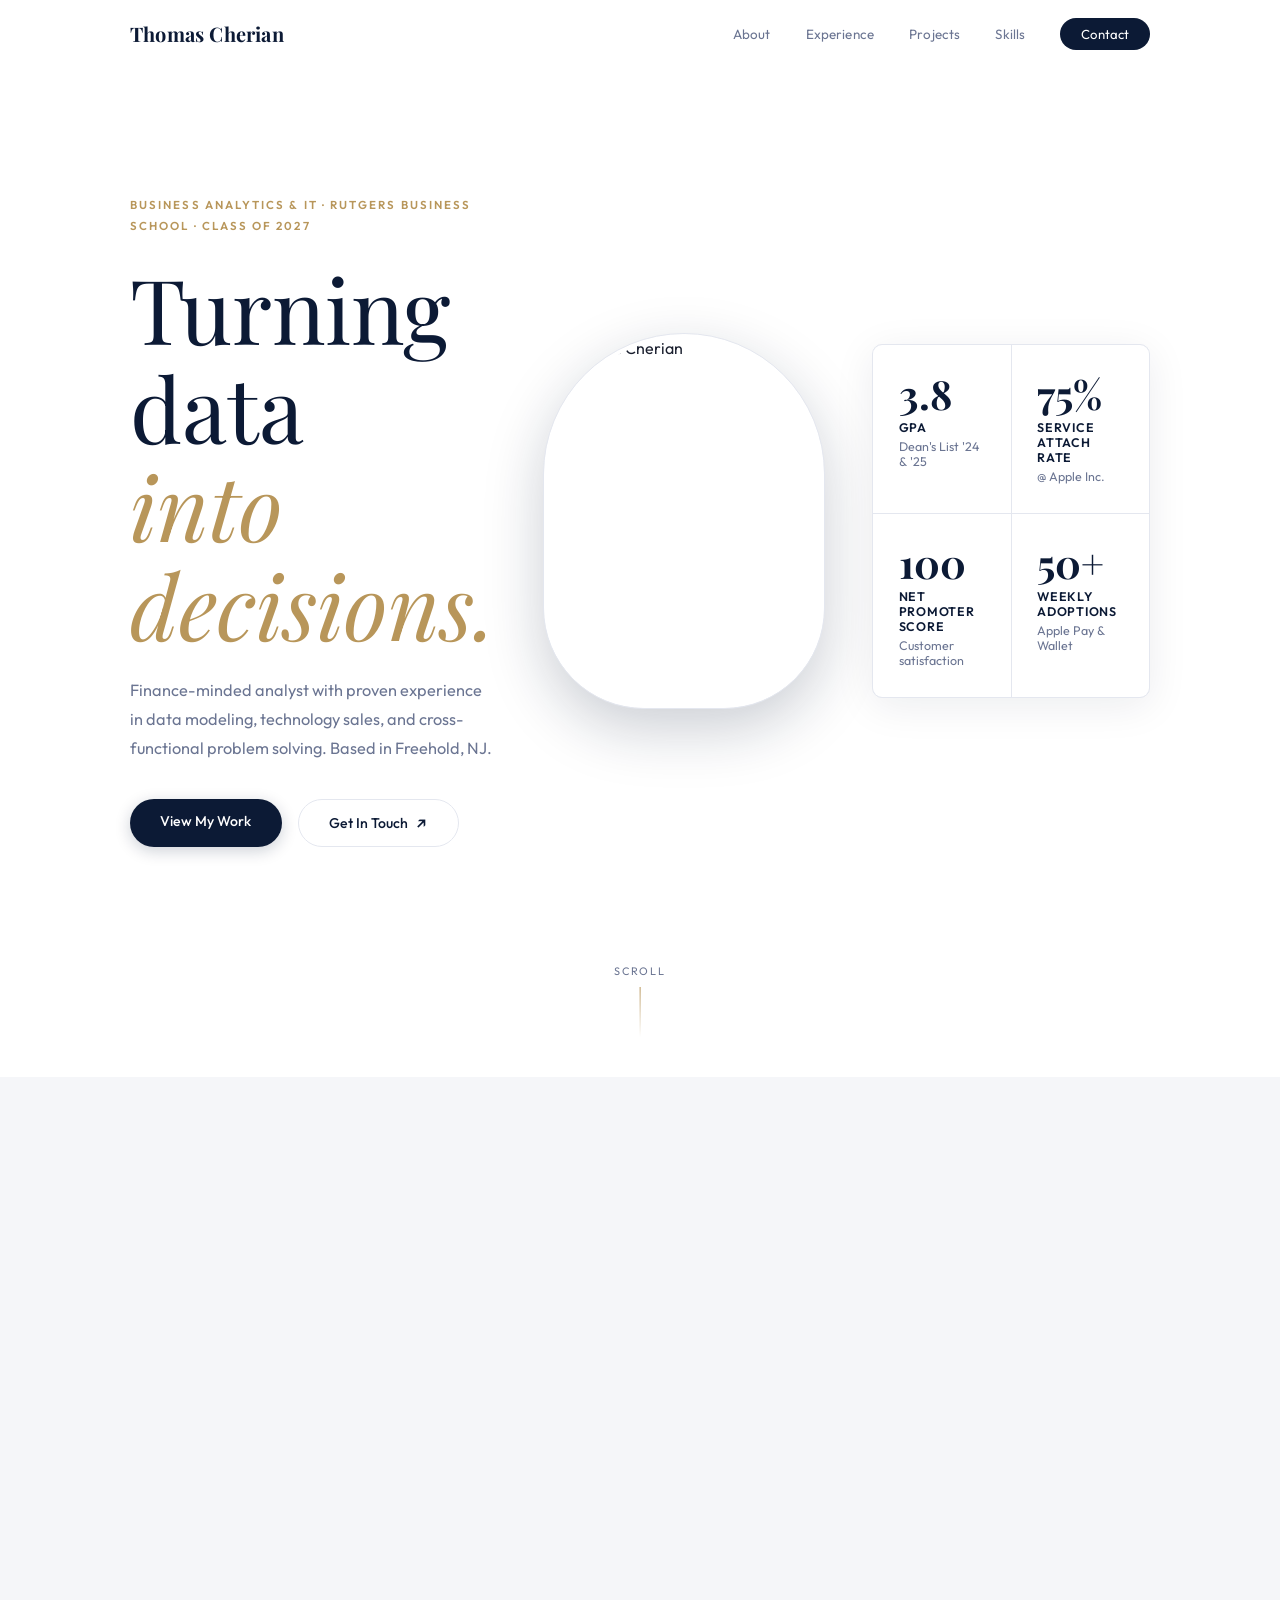
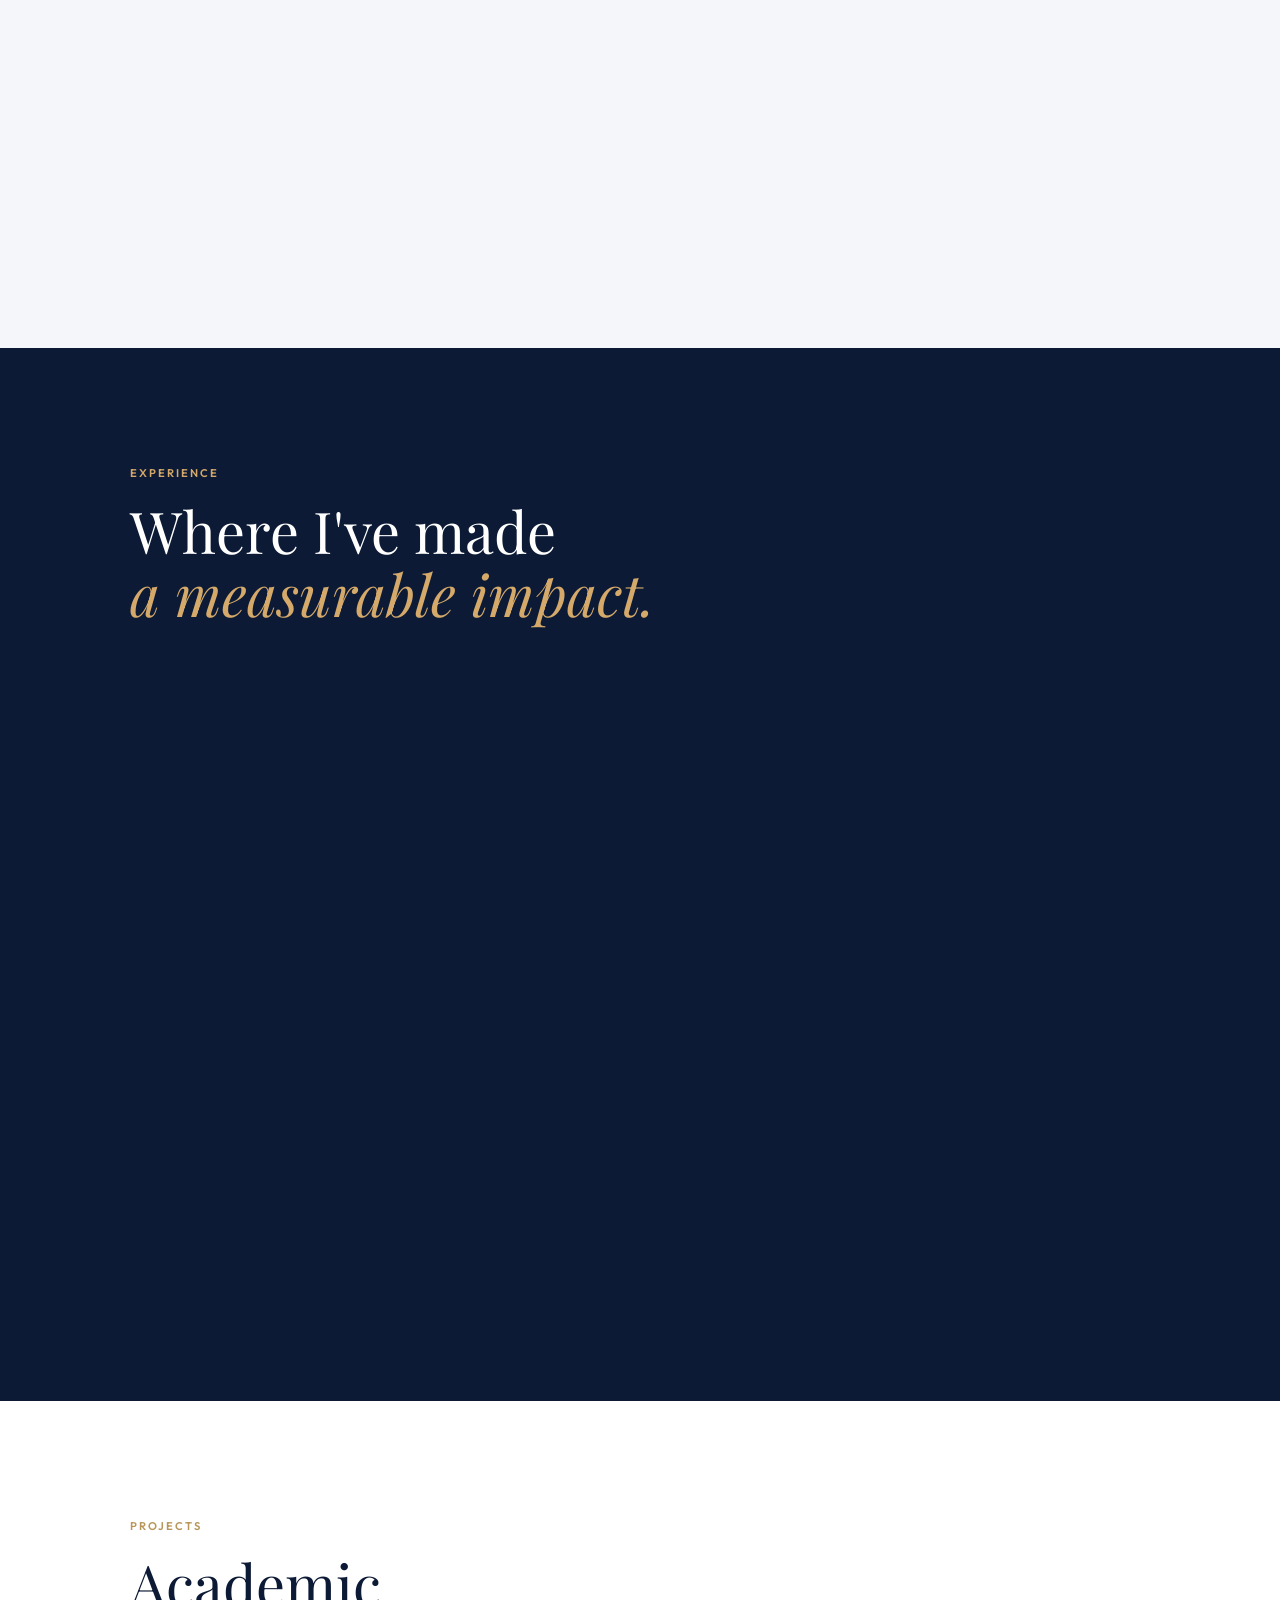
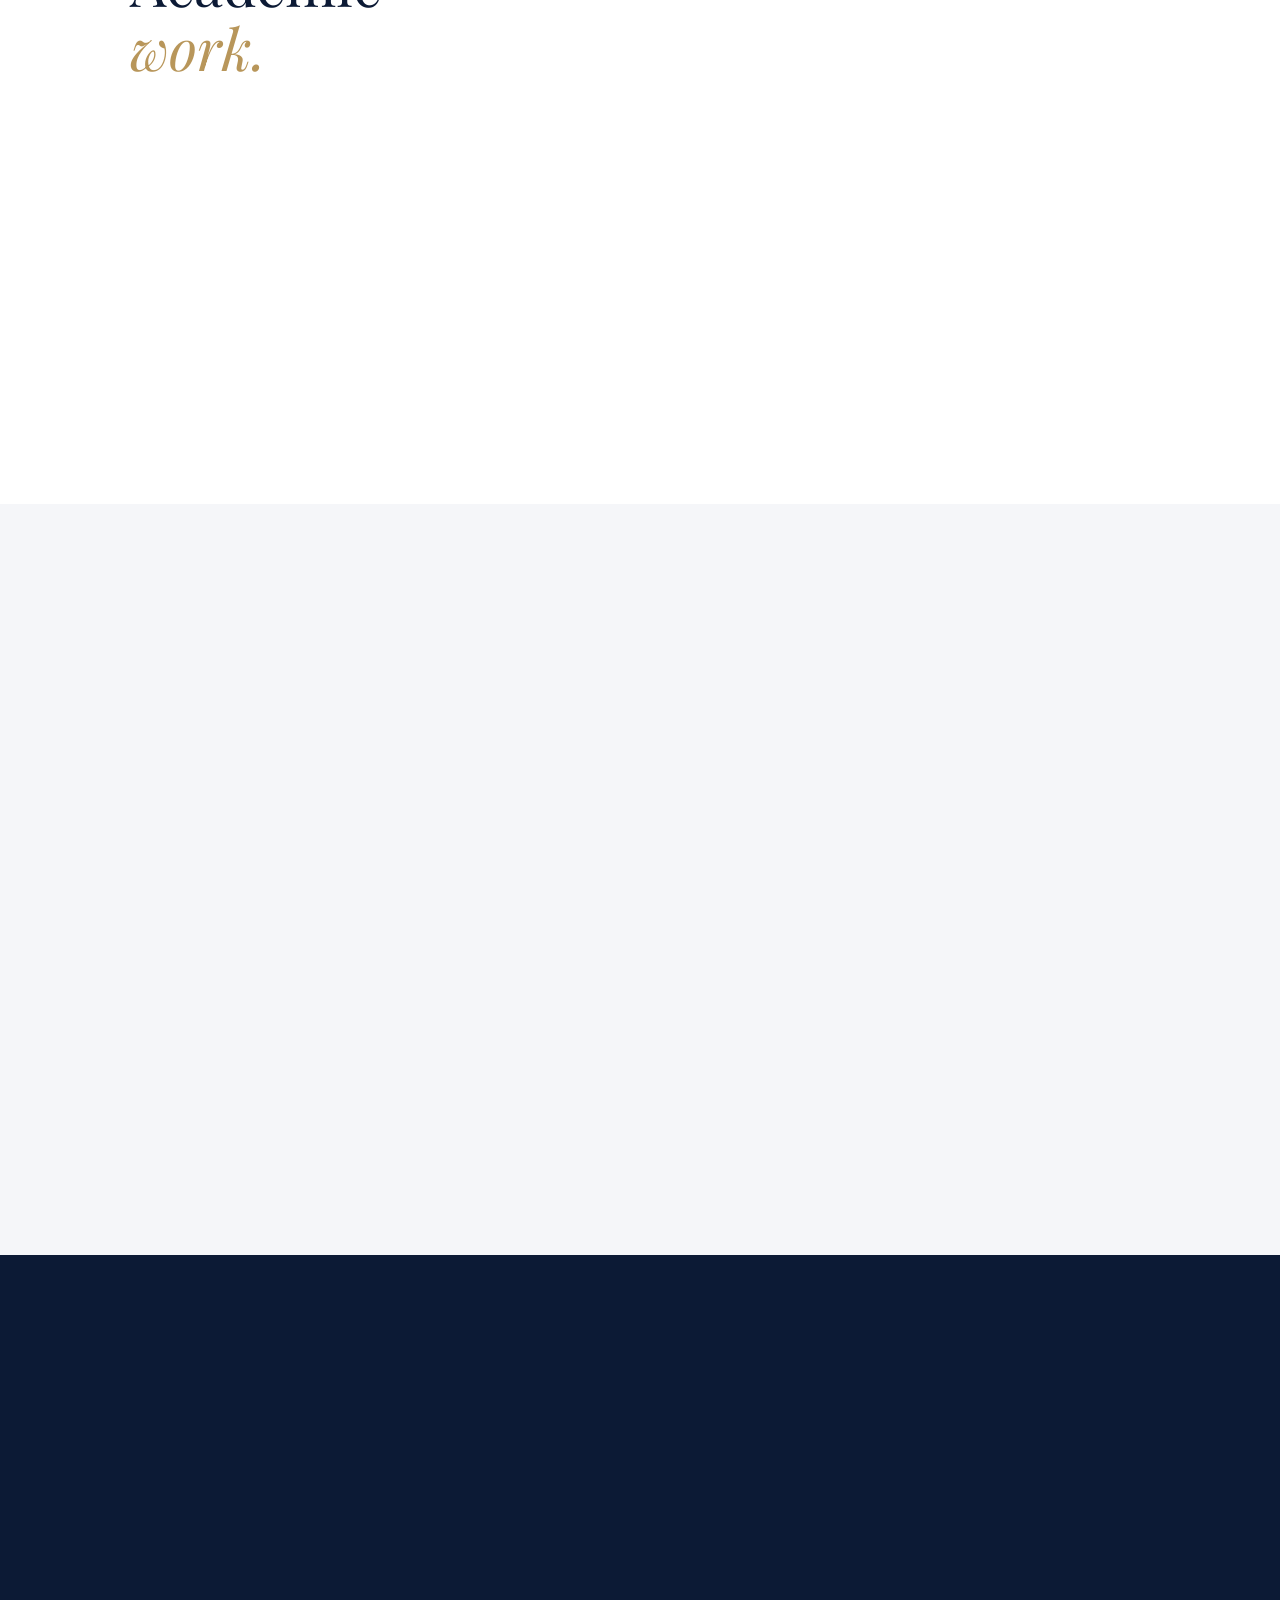
==== index.html @ db2cefa7 "Add files via upload" ====
<!DOCTYPE html>
<html lang="en">
<head>
  <meta charset="UTF-8" />
  <meta name="viewport" content="width=device-width, initial-scale=1.0" />
  <title>Thomas Cherian</title>
  <link rel="preconnect" href="https://fonts.googleapis.com">
  <link rel="preconnect" href="https://fonts.gstatic.com" crossorigin>
  <link href="https://fonts.googleapis.com/css2?family=Playfair+Display:ital,wght@0,400;0,700;1,400&family=Outfit:wght@300;400;500;600&display=swap" rel="stylesheet">
  <link rel="stylesheet" href="styles.css">
</head>
<body>

  <!-- NAV -->
  <header id="header">
    <div class="header-inner">
      <a href="#" class="logo">Thomas Cherian</a>
      <nav class="desk-nav">
        <a href="#about">About</a>
        <a href="#experience">Experience</a>
        <a href="#projects">Projects</a>
        <a href="#skills">Skills</a>
        <a href="#contact" class="nav-btn">Contact</a>
      </nav>
      <button class="burger" id="burger" aria-label="Menu">
        <span></span><span></span><span></span>
      </button>
    </div>
    <div class="mobile-nav" id="mobileNav">
      <a href="#about">About</a>
      <a href="#experience">Experience</a>
      <a href="#projects">Projects</a>
      <a href="#skills">Skills</a>
      <a href="#contact">Contact</a>
    </div>
  </header>

  <!-- HERO -->
  <section id="hero">
    <div class="hero-grid">
      <div class="hero-left">
        <p class="eyebrow fade-in">Business Analytics & IT · Rutgers Business School · Class of 2027</p>
        <h1 class="fade-in d1">
          Turning data<br><em>into decisions.</em>
        </h1>
        <p class="hero-desc fade-in d2">Finance-minded analyst with proven experience in data modeling, technology sales, and cross-functional problem solving. Based in Freehold, NJ.</p>
        <div class="hero-actions fade-in d3">
          <a href="#experience" class="btn-solid">View My Work</a>
          <a href="#contact" class="btn-outline">Get In Touch <span class="arr">↗</span></a>
        </div>
      </div>
      <div class="hero-photo fade-in d2">
        <div class="photo-frame">
          <img src="IMG_5735.heic" alt="Thomas Cherian" />
        </div>
      </div>
      <div class="hero-right fade-in d2">
        <div class="kpi-grid">
          <div class="kpi">
            <div class="kpi-num">3.8</div>
            <div class="kpi-lbl">GPA</div>
            <div class="kpi-note">Dean's List '24 & '25</div>
          </div>
          <div class="kpi">
            <div class="kpi-num">75%</div>
            <div class="kpi-lbl">Service Attach Rate</div>
            <div class="kpi-note">@ Apple Inc.</div>
          </div>
          <div class="kpi">
            <div class="kpi-num">100</div>
            <div class="kpi-lbl">Net Promoter Score</div>
            <div class="kpi-note">Customer satisfaction</div>
          </div>
          <div class="kpi">
            <div class="kpi-num">50+</div>
            <div class="kpi-lbl">Weekly Adoptions</div>
            <div class="kpi-note">Apple Pay & Wallet</div>
          </div>
        </div>
      </div>
    </div>
    <div class="hero-scroll">
      <span>Scroll</span>
      <div class="scroll-bar"></div>
    </div>
  </section>

  <!-- ABOUT -->
  <section id="about">
    <div class="container">
      <div class="two-col">
        <div class="col-left fade-up">
          <p class="eyebrow-section">About Me</p>
          <h2>Analytical mind,<br><em>people-first approach.</em></h2>
          <p>I'm a junior at Rutgers Business School pursuing a B.S. in Business Analytics and Information Technology. I combine quantitative skills with genuine curiosity about how businesses operate — building models that drive decisions and communicating results clearly to stakeholders.</p>
          <p>Currently a Product &amp; Sales Specialist at Apple, I bring the same rigor I apply to spreadsheets to every customer interaction. My goal is a career in finance, analytics consulting, or operations where data and strategy intersect.</p>
          <div class="about-contact">
            <a href="/cdn-cgi/l/email-protection#93e7f0fbf6e1faf2fdaba4d3f4fef2faffbdf0fcfe">✉ <span class="__cf_email__" data-cfemail="ea9e89828f98838b84d2ddaa8d878b8386c4898587">[email&#160;protected]</span></a>
            <a href="tel:2019259553">☏ (201) 925-9553</a>
          </div>
          <div class="interest-row">
            <span>✈ Aviation</span>
            <span>⚽ Soccer</span>
            <span>📖 American History</span>
            <span>💪 Fitness</span>
          </div>
        </div>
        <div class="col-right fade-up fd2">
          <div class="edu-card">
            <div class="edu-badge">RBS</div>
            <div>
              <div class="edu-name">Rutgers Business School</div>
              <div class="edu-deg">B.S. Business Analytics & Information Technology</div>
              <div class="edu-loc">New Brunswick, NJ · Expected May 2027</div>
              <div class="edu-pills">
                <span>3.8 GPA</span>
                <span>Dean's List Fall '24</span>
                <span>Dean's List Spring '25</span>
              </div>
            </div>
          </div>
          <div class="cw-box">
            <div class="cw-heading">Relevant Coursework</div>
            <div class="cw-pills">
              <span>Business Statistics</span>
              <span>Financial Accounting</span>
              <span>Managerial Accounting</span>
              <span>Microeconomics</span>
              <span>Macroeconomics</span>
              <span>Intro to Supply Chain</span>
              <span>Management Info Systems</span>
              <span>Computer Applications</span>
            </div>
          </div>
        </div>
      </div>
    </div>
  </section>

  <!-- EXPERIENCE -->
  <section id="experience" class="navy-section">
    <div class="container">
      <p class="eyebrow-section light">Experience</p>
      <h2 class="light-h2">Where I've made<br><em>a measurable impact.</em></h2>
      <div class="exp-stack">

        <article class="exp-card fade-up">
          <div class="exp-left">
            <div class="exp-co">Apple Inc.</div>
            <div class="exp-date">Aug 2025 – Present</div>
            <div class="exp-place">Freehold, NJ</div>
          </div>
          <div class="exp-right">
            <div class="exp-title">Product &amp; Sales Specialist</div>
            <ul class="exp-list">
              <li>Consistently surpassed weekly sales benchmarks across iPhone, Mac, and iPad by aligning product recommendations to customer goals</li>
              <li>Delivered a <strong>75% average service attachment rate</strong> for AppleCare+, iCloud, and Apple Music through consultative selling</li>
              <li>Achieved a <strong>Net Promoter Score of 100</strong> providing setup and troubleshooting for 100+ iOS and macOS devices</li>
              <li>Drove Apple Pay &amp; Wallet adoption with <strong>50+ customers weekly</strong>, deepening ecosystem engagement</li>
            </ul>
          </div>
        </article>

        <article class="exp-card fade-up" style="transition-delay:.1s">
          <div class="exp-left">
            <div class="exp-co">Brownstone Pancake Factory</div>
            <div class="exp-date">Mar 2023 – Present</div>
            <div class="exp-place">Freehold, NJ</div>
          </div>
          <div class="exp-right">
            <div class="exp-title">Food Expeditor · Server · Barista · Host</div>
            <ul class="exp-list">
              <li>Built authentic guest relationships while managing high-volume customer flow to maximize satisfaction</li>
              <li>Cross-trained across four roles — providing flexible, high-quality coverage during peak service hours</li>
            </ul>
          </div>
        </article>

        <article class="exp-card fade-up" style="transition-delay:.2s">
          <div class="exp-left">
            <div class="exp-co">Abundant Life Church of God</div>
            <div class="exp-date">Sep 2017 – Mar 2020</div>
            <div class="exp-place">Freehold, NJ</div>
          </div>
          <div class="exp-right">
            <div class="exp-title">Audio &amp; Visual Department</div>
            <ul class="exp-list">
              <li>Managed A/V operations and slideshow presentations for weekly Sunday services with 200+ attendees</li>
            </ul>
          </div>
        </article>

      </div>
    </div>
  </section>

  <!-- PROJECTS -->
  <section id="projects">
    <div class="container">
      <p class="eyebrow-section">Projects</p>
      <h2>Academic<br><em>work.</em></h2>
      <div class="proj-row">
        <div class="proj-card fade-up">
          <div class="proj-top">
            <div class="proj-tags-row"><span>Excel</span><span>Statistics</span><span>Modeling</span></div>
            <div class="proj-ico">
              <svg width="22" height="22" viewBox="0 0 24 24" fill="none" stroke="currentColor" stroke-width="1.5" stroke-linecap="round"><rect x="3" y="3" width="18" height="18" rx="2"/><path d="M3 9h18M9 21V9"/></svg>
            </div>
          </div>
          <h3>Financial & Statistical Models</h3>
          <p>Built multi-variable financial and statistical models in Excel using pivot tables, VLOOKUP, and advanced formulas as part of Business Statistics coursework.</p>
          <div class="proj-footer">Brookdale Community College · Spring 2024</div>
        </div>
        <div class="proj-card fade-up" style="transition-delay:.12s">
          <div class="proj-top">
            <div class="proj-tags-row"><span>SQL</span><span>Excel</span><span>Data Analysis</span></div>
            <div class="proj-ico">
              <svg width="22" height="22" viewBox="0 0 24 24" fill="none" stroke="currentColor" stroke-width="1.5" stroke-linecap="round"><ellipse cx="12" cy="5" rx="9" ry="3"/><path d="M3 5v14c0 1.66 4.03 3 9 3s9-1.34 9-3V5"/><path d="M3 12c0 1.66 4.03 3 9 3s9-1.34 9-3"/></svg>
            </div>
          </div>
          <h3>Dataset Analysis & Reporting</h3>
          <p>Applied SQL and Excel to analyze real-world business datasets, extract actionable insights, and present structured findings for Management Information Systems projects.</p>
          <div class="proj-footer">Rutgers Business School · Fall 2025</div>
        </div>
      </div>
    </div>
  </section>

  <!-- SKILLS -->
  <section id="skills" class="skills-bg">
    <div class="container">
      <div class="skills-top">
        <div class="fade-up">
          <p class="eyebrow-section">Skills</p>
          <h2>Tools &amp;<br><em>competencies.</em></h2>
        </div>
        <p class="skills-intro fade-up fd2">A growing toolkit built through coursework, professional experience, and self-directed learning — across data, finance, and technology.</p>
      </div>
      <div class="skills-body">
        <div class="bars-col fade-up">
          <div class="s-row">
            <span class="s-name">Microsoft Excel</span>
            <div class="s-track"><div class="s-fill" data-w="92"></div></div>
            <span class="s-pct">92%</span>
          </div>
          <div class="s-row">
            <span class="s-name">Office Suite</span>
            <div class="s-track"><div class="s-fill" data-w="95"></div></div>
            <span class="s-pct">95%</span>
          </div>
          <div class="s-row">
            <span class="s-name">SQL</span>
            <div class="s-track"><div class="s-fill" data-w="74"></div></div>
            <span class="s-pct">74%</span>
          </div>
          <div class="s-row">
            <span class="s-name">Python</span>
            <div class="s-track"><div class="s-fill" data-w="62"></div></div>
            <span class="s-pct">62%</span>
          </div>
          <div class="s-row">
            <span class="s-name">Financial Modeling</span>
            <div class="s-track"><div class="s-fill" data-w="80"></div></div>
            <span class="s-pct">80%</span>
          </div>
          <div class="s-row">
            <span class="s-name">Sales &amp; CRM</span>
            <div class="s-track"><div class="s-fill" data-w="95"></div></div>
            <span class="s-pct">95%</span>
          </div>
        </div>
        <div class="chips-col fade-up fd2">
          <div class="chip-group">
            <div class="chip-head">Technical</div>
            <div class="chip-set">
              <span>Excel</span><span>SQL</span><span>Python</span><span>PowerPoint</span><span>Word</span><span>iOS / macOS</span>
            </div>
          </div>
          <div class="chip-group">
            <div class="chip-head">Business</div>
            <div class="chip-set">
              <span>Financial Accounting</span><span>Statistical Modeling</span><span>Data Analysis</span><span>Supply Chain</span><span>MIS</span><span>Economics</span>
            </div>
          </div>
          <div class="chip-group">
            <div class="chip-head">Soft Skills</div>
            <div class="chip-set">
              <span>Consultative Selling</span><span>Customer Relations</span><span>Presentation</span><span>Cross-training</span>
            </div>
          </div>
        </div>
      </div>
    </div>
  </section>

  <!-- CONTACT -->
  <section id="contact" class="navy-section">
    <div class="container">
      <div class="contact-wrap">
        <div class="contact-left fade-up">
          <p class="eyebrow-section light">Contact</p>
          <h2 class="light-h2">Let's<br><em>connect.</em></h2>
          <p class="light-p">I'm actively looking for internship opportunities in finance, business analytics, and consulting. Open to recruiters, professionals, and collaborators.</p>
        </div>
        <div class="contact-cards fade-up fd2">
          <a href="/cdn-cgi/l/email-protection#c2b6a1aaa7b0aba3acfaf582a5afa3abaeeca1adaf" class="cc">
            <div class="cc-ico">
              <svg width="18" height="18" viewBox="0 0 20 20" fill="none" stroke="currentColor" stroke-width="1.5"><rect x="2" y="4" width="16" height="12" rx="2"/><path d="M2 7l8 5 8-5"/></svg>
            </div>
            <div class="cc-body"><span class="cc-lbl">Email</span><span class="cc-val"><span class="__cf_email__" data-cfemail="10647378756279717e282750777d71797c3e737f7d">[email&#160;protected]</span></span></div>
            <span class="cc-arr">→</span>
          </a>
          <a href="tel:2019259553" class="cc">
            <div class="cc-ico">
              <svg width="18" height="18" viewBox="0 0 20 20" fill="none" stroke="currentColor" stroke-width="1.5"><path d="M3 4a1 1 0 011-1h2.5a1 1 0 01.95.68l.8 2.4a1 1 0 01-.23 1.02L6.8 8.3a11 11 0 004.9 4.9l1.2-1.22a1 1 0 011.02-.23l2.4.8A1 1 0 0117 13.5V16a1 1 0 01-1 1C7.16 17 3 12.84 3 8V4z"/></svg>
            </div>
            <div class="cc-body"><span class="cc-lbl">Phone</span><span class="cc-val">(201) 925-9553</span></div>
            <span class="cc-arr">→</span>
          </a>
          <a href="#" class="cc">
            <div class="cc-ico" style="font-weight:700;font-size:13px;color:inherit">in</div>
            <div class="cc-body"><span class="cc-lbl">LinkedIn</span><span class="cc-val">Connect on LinkedIn</span></div>
            <span class="cc-arr">→</s
---- styles.css ----
/* ================================================
   THOMAS CHERIAN — PORTFOLIO
   Clean professional: white + deep navy + gold
================================================ */

/* --- RESET --- */
*, *::before, *::after { box-sizing: border-box; margin: 0; padding: 0; }
html { scroll-behavior: smooth; font-size: 16px; }
body {
  font-family: 'Outfit', sans-serif;
  color: #1a1f2e;
  background: #fff;
  -webkit-font-smoothing: antialiased;
  overflow-x: hidden;
}

/* --- TOKENS --- */
:root {
  --navy:       #0c1a35;
  --navy2:      #162647;
  --gold:       #b8965a;
  --gold-light: #d4a96a;
  --white:      #ffffff;
  --off:        #f5f6f9;
  --border:     #e4e7ef;
  --muted:      #6b7592;
  --text:       #1a1f2e;
  --r:          10px;
  --max:        1100px;
  --pad:        clamp(1.5rem, 5vw, 2.5rem);
  --sec:        clamp(5rem, 9vw, 8rem);
}

/* --- TYPOGRAPHY --- */
h1, h2, h3 { font-family: 'Playfair Display', serif; font-weight: 400; line-height: 1.1; }
h1 { font-size: clamp(3rem, 7vw, 6rem); color: var(--navy); }
h1 em, h2 em { font-style: italic; color: var(--gold); }
h2 { font-size: clamp(2rem, 4.5vw, 3.6rem); color: var(--navy); margin-bottom: 1.8rem; }
h3 { font-size: 1.35rem; color: var(--navy); margin-bottom: .7rem; }
p { font-size: .96rem; line-height: 1.8; color: var(--muted); margin-bottom: 1rem; }
p:last-child { margin-bottom: 0; }
strong { color: var(--navy); font-weight: 600; }
a { text-decoration: none; color: inherit; }

/* --- UTILS --- */
.container { max-width: var(--max); margin: 0 auto; padding: 0 var(--pad); }
section { padding: var(--sec) 0; }
.eyebrow { font-size: .72rem; font-weight: 600; letter-spacing: .18em; text-transform: uppercase; color: var(--gold); margin-bottom: 1.2rem; display: block; }
.eyebrow-section { font-size: .7rem; font-weight: 600; letter-spacing: .18em; text-transform: uppercase; color: var(--gold); margin-bottom: 1rem; display: block; }
.eyebrow-section.light { color: var(--gold-light); }

/* --- ANIMATIONS --- */
.fade-in { opacity: 0; transform: translateY(22px); animation: fadeUp .7s ease forwards; }
.fade-up { opacity: 0; transform: translateY(30px); transition: opacity .65s ease, transform .65s ease; }
.fade-up.visible { opacity: 1; transform: none; }
.d1 { animation-delay: .12s; }
.d2 { animation-delay: .24s; }
.d3 { animation-delay: .36s; }
.fd2 { transition-delay: .15s; }

@keyframes fadeUp {
  to { opacity: 1; transform: none; }
}

/* =====================
   HEADER / NAV
===================== */
#header {
  position: fixed; top: 0; left: 0; right: 0; z-index: 200;
  background: rgba(255,255,255,.92);
  backdrop-filter: blur(16px);
  border-bottom: 1px solid transparent;
  transition: border-color .3s, box-shadow .3s;
}
#header.stuck { border-color: var(--border); box-shadow: 0 2px 24px rgba(12,26,53,.07); }
.header-inner {
  max-width: var(--max); margin: 0 auto;
  padding: 1.1rem var(--pad);
  display: flex; align-items: center; justify-content: space-between;
}
.logo { font-family: 'Playfair Display', serif; font-size: 1.25rem; color: var(--navy); font-weight: 700; letter-spacing: .01em; }
.desk-nav { display: flex; align-items: center; gap: 2.2rem; }
.desk-nav a { font-size: .84rem; font-weight: 400; color: var(--muted); transition: color .25s; letter-spacing: .01em; }
.desk-nav a:hover { color: var(--navy); }
.nav-btn {
  background: var(--navy); color: #fff !important;
  padding: .5rem 1.3rem; border-radius: 50px;
  font-weight: 500; font-size: .82rem !important;
  transition: background .25s, transform .2s !important;
}
.nav-btn:hover { background: var(--navy2) !important; transform: translateY(-1px); }

/* burger */
.burger { display: none; flex-direction: column; gap: 5px; background: none; border: none; cursor: pointer; padding: 4px; }
.burger span { display: block; width: 22px; height: 2px; background: var(--navy); border-radius: 2px; transition: .3s; }
.burger.open span:nth-child(1) { transform: translateY(7px) rotate(45deg); }
.burger.open span:nth-child(2) { opacity: 0; }
.burger.open span:nth-child(3) { transform: translateY(-7px) rotate(-45deg); }

/* mobile nav */
.mobile-nav {
  display: none; flex-direction: column;
  background: #fff; border-top: 1px solid var(--border);
  padding: 1rem var(--pad) 1.5rem;
}
.mobile-nav.open { display: flex; }
.mobile-nav a { padding: .85rem 0; font-size: 1rem; color: var(--navy); border-bottom: 1px solid var(--border); font-weight: 400; }
.mobile-nav a:last-child { border-bottom: none; }

@media (max-width: 700px) {
  .desk-nav { display: none; }
  .burger { display: flex; }
}

/* =====================
   HERO
===================== */
#hero {
  min-height: 100svh;
  display: flex; flex-direction: column; justify-content: center;
  padding-top: 80px;
  background: #fff;
  position: relative;
}
.hero-grid {
  max-width: var(--max); margin: 0 auto;
  padding: var(--sec) var(--pad);
  display: grid; grid-template-columns: 1.1fr .75fr 1fr; gap: 3rem; align-items: center;
}
.hero-left { }

/* Photo */
.hero-photo { display: flex; justify-content: center; align-items: center; }
.photo-frame {
  position: relative;
  width: clamp(200px, 22vw, 280px);
  aspect-ratio: 3/4;
  border-radius: 140px 140px 100px 100px;
  overflow: hidden;
  box-shadow: 0 20px 60px rgba(12,26,53,.22);
  border: 4px solid #fff;
  outline: 1px solid var(--border);
}
.photo-frame img {
  width: 100%; height: 100%;
  object-fit: cover; object-position: center top;
  display: block;
}
.hero-left .eyebrow { margin-bottom: 1.4rem; }
h1.fade-in { margin-bottom: 1.4rem; }
.hero-desc { font-size: 1.02rem; color: var(--muted); max-width: 440px; margin-bottom: 2.2rem; }
.hero-actions { display: flex; gap: 1rem; flex-wrap: wrap; }

.btn-solid {
  background: var(--navy); color: #fff;
  padding: .82rem 1.9rem; border-radius: 50px;
  font-size: .88rem; font-weight: 500;
  transition: background .25s, transform .2s, box-shadow .25s;
  box-shadow: 0 4px 16px rgba(12,26,53,.2);
}
.btn-solid:hover { background: var(--navy2); transform: translateY(-2px); box-shadow: 0 8px 24px rgba(12,26,53,.22); }

.btn-outline {
  border: 1.5px solid var(--border); color: var(--navy);
  padding: .82rem 1.9rem; border-radius: 50px;
  font-size: .88rem; font-weight: 500;
  display: flex; align-items: center; gap: .5rem;
  transition: border-color .25s, background .25s, transform .2s;
}
.btn-outline:hover { border-color: var(--navy); background: var(--off); transform: translateY(-2px); }
.arr { font-size: 1rem; }

/* KPI grid */
.kpi-grid {
  display: grid; grid-template-columns: 1fr 1fr; gap: 1px;
  background: var(--border);
  border: 1px solid var(--border);
  border-radius: var(--r);
  overflow: hidden;
  box-shadow: 0 8px 40px rgba(12,26,53,.08);
}
.kpi {
  background: #fff; padding: 1.8rem 1.6rem;
  transition: background .25s;
}
.kpi:hover { background: var(--off); }
.kpi-num {
  font-family: 'Playfair Display', serif;
  font-size: 2.5rem; color: var(--navy); font-weight: 700; line-height: 1;
  margin-bottom: .4rem;
}
.kpi-lbl { font-size: .78rem; font-weight: 600; letter-spacing: .06em; text-transform: uppercase; color: var(--navy); margin-bottom: .25rem; }
.kpi-note { font-size: .78rem; color: var(--muted); }

/* scroll cue */
.hero-scroll {
  position: absolute; bottom: 2.5rem; left: 50%;
  transform: translateX(-50%);
  display: flex; flex-direction: column; align-items: center; gap: .6rem;
}
.hero-scroll span { font-size: .68rem; letter-spacing: .18em; text-transform: uppercase; color: var(--muted); }
.scroll-bar {
  width: 1px; height: 50px;
  background: linear-gradient(to bottom, var(--gold), transparent);
  animation: scrollAnim 1.8s ease-in-out infinite;
}
@keyframes scrollAnim {
  0%,100% { transform: scaleY(.4); transform-origin: top; opacity: .4; }
  50% { transform: scaleY(1); opacity: 1; }
}

@media (max-width: 860px) {
  .hero-grid { grid-template-columns: 1fr; gap: 2.5rem; padding-top: calc(var(--sec) * .7); }
  .hero-photo { order: -1; }
  .photo-frame { width: clamp(140px, 40vw, 200px); aspect-ratio: 3/4; }
  .hero-scroll { display: none; }
}

/* =====================
   ABOUT
===================== */
#about { background: var(--off); }
.two-col { display: grid; grid-template-columns: 1fr 1fr; gap: clamp(2rem, 6vw, 5rem); align-items: start; }

.col-left p { margin-bottom: 1.1rem; }
.about-contact { display: flex; flex-direction: column; gap: .5rem; margin: 1.4rem 0 1.4rem; }
.about-contact a { font-size: .88rem; color: var(--navy); font-weight: 500; transition: color .2s; }
.about-contact a:hover { color: var(--gold); }

.interest-row { display: flex; flex-wrap: wrap; gap: .5rem; }
.interest-row span {
  background: #fff; border: 1px solid var(--border);
  font-size: .78rem; padding: .35rem .9rem; border-radius: 50px; color: var(--navy);
}

/* edu card */
.edu-card {
  background: #fff; border: 1px solid var(--border);
  border-radius: var(--r); padding: 1.6rem;
  display: flex; gap: 1.2rem; align-items: flex-start;
  margin-bottom: 1.2rem;
  box-shadow: 0 2px 16px rgba(12,26,53,.05);
}
.edu-badge {
  width: 52px; height: 52px; border-radius: 8px;
  background: var(--navy); color: #fff;
  font-family: 'Playfair Display', serif; font-size: 1rem; font-weight: 700;
  display: flex; align-items: center; justify-content: center;
  flex-shrink: 0;
}
.edu-name { font-size: 1rem; font-weight: 600; color: var(--navy); margin-bottom: .2rem; }
.edu-deg { font-size: .85rem; color: var(--muted); margin-bottom: .2rem; }
.edu-loc { font-size: .8rem; color: var(--muted); margin-bottom: .7rem; }
.edu-pills { display: flex; flex-wrap: wrap; gap: .4rem; }
.edu-pills span {
  font-size: .72rem; font-weight: 500; background: rgba(184,150,90,.1); color: var(--gold);
  border: 1px solid rgba(184,150,90,.25); padding: .25rem .7rem; border-radius: 50px;
}

.cw-box { background: #fff; border: 1px solid var(--border); border-radius: var(--r); padding: 1.4rem; box-shadow: 0 2px 16px rgba(12,26,53,.05); }
.cw-heading { font-size: .72rem; font-weight: 600; letter-spacing: .14em; text-transform: uppercase; color: var(--muted); margin-bottom: 1rem; }
.cw-pills { display: flex; flex-wrap: wrap; gap: .45rem; }
.cw-pills span { font-size: .78rem; background: var(--off); border: 1px solid var(--border); color: var(--navy); padding: .3rem .8rem; border-radius: 6px; }

@media (max-width: 780px) {
  .two-col { grid-template-columns: 1fr; }
}

/* =====================
   NAVY SECTIONS
===================== */
.navy-section { background: var(--navy); }
.light-h2 { color: #fff; margin-bottom: 2.5rem; }
.light-h2 em { color: var(--gold-light); }
.light-p { color: rgba(255,255,255,.65); font-size: .96rem; line-height: 1.75; }

/* =====================
   EXPERIENCE
===================== */
#experience { background: var(--navy); }
.exp-stack { display: flex; flex-direction: column; gap: 1.2rem; }
.exp-card {
  display: grid; grid-template-columns: 220px 1fr; gap: 2rem;
  background: rgba(255,255,255,.05); border: 1px solid rgba(255,255,255,.1);
  border-radius: var(--r); padding: 2rem 2.2rem;
  transition: background .3s, transform .3s;
}
.exp-card:hover { background: rgba(255,255,255,.08); transform: translateX(4px); }
.exp-co { font-size: .95rem; font-weight: 600; color: #fff; margin-bottom: .3rem; }
.exp-date { font-size: .78rem; color: var(--gold-light); font-weight: 500; margin-bottom: .2rem; }
.exp-place { font-size: .78rem; color: rgba(255,255,255,.45); }
.exp-title { font-size: 1.05rem; font-weight: 600; color: #fff; margin-bottom: .9rem; }
.exp-list { list-style: none; display: flex; flex-direction: column; gap: .6rem; }
.exp-list li { font-size: .88rem; color: rgba(255,255,255,.65); padding-left: 1.2rem; position: relative; line-height: 1.7; }
.exp-list li::before { content: "–"; position: absolute; left: 0; color: var(--gold); font-weight: 600; }
.exp-list strong { color: rgba(255,255,255,.95); font-weight: 600; }

@media (max-width: 720px) {
  .exp-card { grid-template-columns: 1fr; gap: .8rem; padding: 1.5rem; }
}

/* =====================
   PROJECTS
===================== */
#projects { background: #fff; }
.proj-row { display: grid; grid-template-columns: 1fr 1fr; gap: 1.5rem; margin-top: 2.5rem; }
.proj-card {
  background: var(--off); border: 1px solid var(--border); border-radius: var(--r);
  padding: 2rem; display: flex; flex-direction: column; gap: 1rem;
  transition: box-shadow .3s, transform .3s;
}
.proj-card:hover { box-shadow: 0 12px 40px rgba(12,26,53,.1); transform: translateY(-4px); }
.proj-top { display: flex; justify-content: space-between; align-items: flex-start; }
.proj-tags-row { display: flex; flex-wrap: wrap; gap: .4rem; }
.proj-tags-row span { font-size: .7rem; font-weight: 600; background: rgba(184,150,90,.12); color: var(--gold); border: 1px solid rgba(184,150,90,.25); padding: .22rem .65rem; border-radius: 50px; letter-spacing: .04em; }
.proj-ico { color: var(--navy); opacity: .25; }
.proj-card h3 { font-size: 1.25rem; color: var(--navy); margin-bottom: 0; }
.proj-card p { font-size: .88rem; margin-bottom: 0; }
.proj-footer { font-size: .74rem; color: var(--muted); margin-top: auto; padding-top: 1rem; border-top: 1px solid var(--border); }

@media (max-width: 660px) {
  .proj-row { grid-template-columns: 1fr; }
}

/* =====================
   SKILLS
===================== */
.skills-bg { background: var(--off); }
.skills-top { display: grid; grid-template-columns: 1fr 1fr; gap: 3rem; align-items: end; margin-bottom: 3.5rem; }
.skills-intro { font-size: .96rem; padding-top: 1rem; }
.skills-body { display: grid; grid-template-columns: 1fr 1fr; gap: 3rem; }

/* bars */
.bars-col { display: flex; flex-direction: column; gap: 1.4rem; }
.s-row { display: flex; align-items: center; gap: 1rem; }
.s-name { font-size: .85rem; font-weight: 500; color: var(--navy); width: 160px; flex-shrink: 0; }
.s-track { flex: 1; height: 4px; background: var(--border); border-radius: 4px; overflow: hidden; }
.s-fill {
  height: 100%; background: linear-gradient(90deg, var(--navy), var(--navy2));
  border-radius: 4px; width: 0;
  transition: width 1.1s cubic-bezier(.4,0,.2,1);
}
.s-pct { font-size: .78rem; font-weight: 600; color: var(--gold); width: 38px; text-align: right; flex-shrink: 0; }

/* chips */
.chips-col { display: flex; flex-direction: column; gap: 1.4rem; }
.chip-group { }
.chip-head { font-size: .7rem; font-weight: 600; letter-spacing: .14em; text-transform: uppercase; color: var(--muted); margin-bottom: .7rem; }
.chip-set { display: flex; flex-wrap: wrap; gap: .45rem; }
.chip-set span { font-size: .8rem; background: #fff; border: 1px solid var(--border); color: var(--navy); padding: .3rem .85rem; border-radius: 6px; }

@media (max-width: 780px) {
  .skills-top { grid-template-columns: 1fr; gap: 1.2rem; margin-bottom: 2rem; }
  .skills-body { grid-template-columns: 1fr; }
  .s-name { width: 120px; }
}

/* =====================
   CONTACT
===================== */
#contact { background: var(--navy); }
.contact-wrap { display: grid; grid-template-columns: 1fr 1fr; gap: clamp(2rem, 7vw, 6rem); align-items: center; }
.contact-cards { display: flex; flex-direction: column; gap: 1rem; }
.cc {
  display: flex; align-items: center; gap: 1.2rem;
  background: rgba(255,255,255,.06); border: 1px solid rgba(255,255,255,.12);
  border-radius: var(--r); padding: 1.2rem 1.4rem;
  transition: background .25s, transform .25s, border-color .25s;
  cursor: pointer;
}
.cc:hover { background: rgba(255,255,255,.11); border-color: rgba(255,255,255,.2); transform: translateX(5px); }
.cc-ico {
  width: 40px; height: 40px; border-radius: 8px;
  background: rgba(255,255,255,.08); border: 1px solid rgba(255,255,255,.12);
  display: flex; align-items: center; justify-content: center;
  color: rgba(255,255,255,.8); flex-shrink: 0;
}
.cc-body { display: flex; flex-direction: column; gap: .15rem; flex: 1; }
.cc-lbl { font-size: .68rem; letter-spacing: .12em; text-transform: uppercase; color: rgba(255,255,255,.4); }
.cc-val { font-size: .9rem; font-weight: 500; color: #fff; }
.cc-arr { color: rgba(255,255,255,.3); font-size: 1rem; transition: color .25s, transform .25s; }
.cc:hover .cc-arr { color: var(--gold-light); transform: translateX(3px); }

@media (max-width: 780px) {
  .contact-wrap { grid-template-columns: 1fr; }
}

/* =====================
   FOOTER
===================== */
footer { background: #09142a; padding: 1.6rem 0; }
.foot-inner { display: flex; justify-content: space-between; align-items: center; flex-wrap: wrap; gap: .5rem; }
.foot-inner span { font-size: .8rem; color: rgba(255,255,255,.3); }
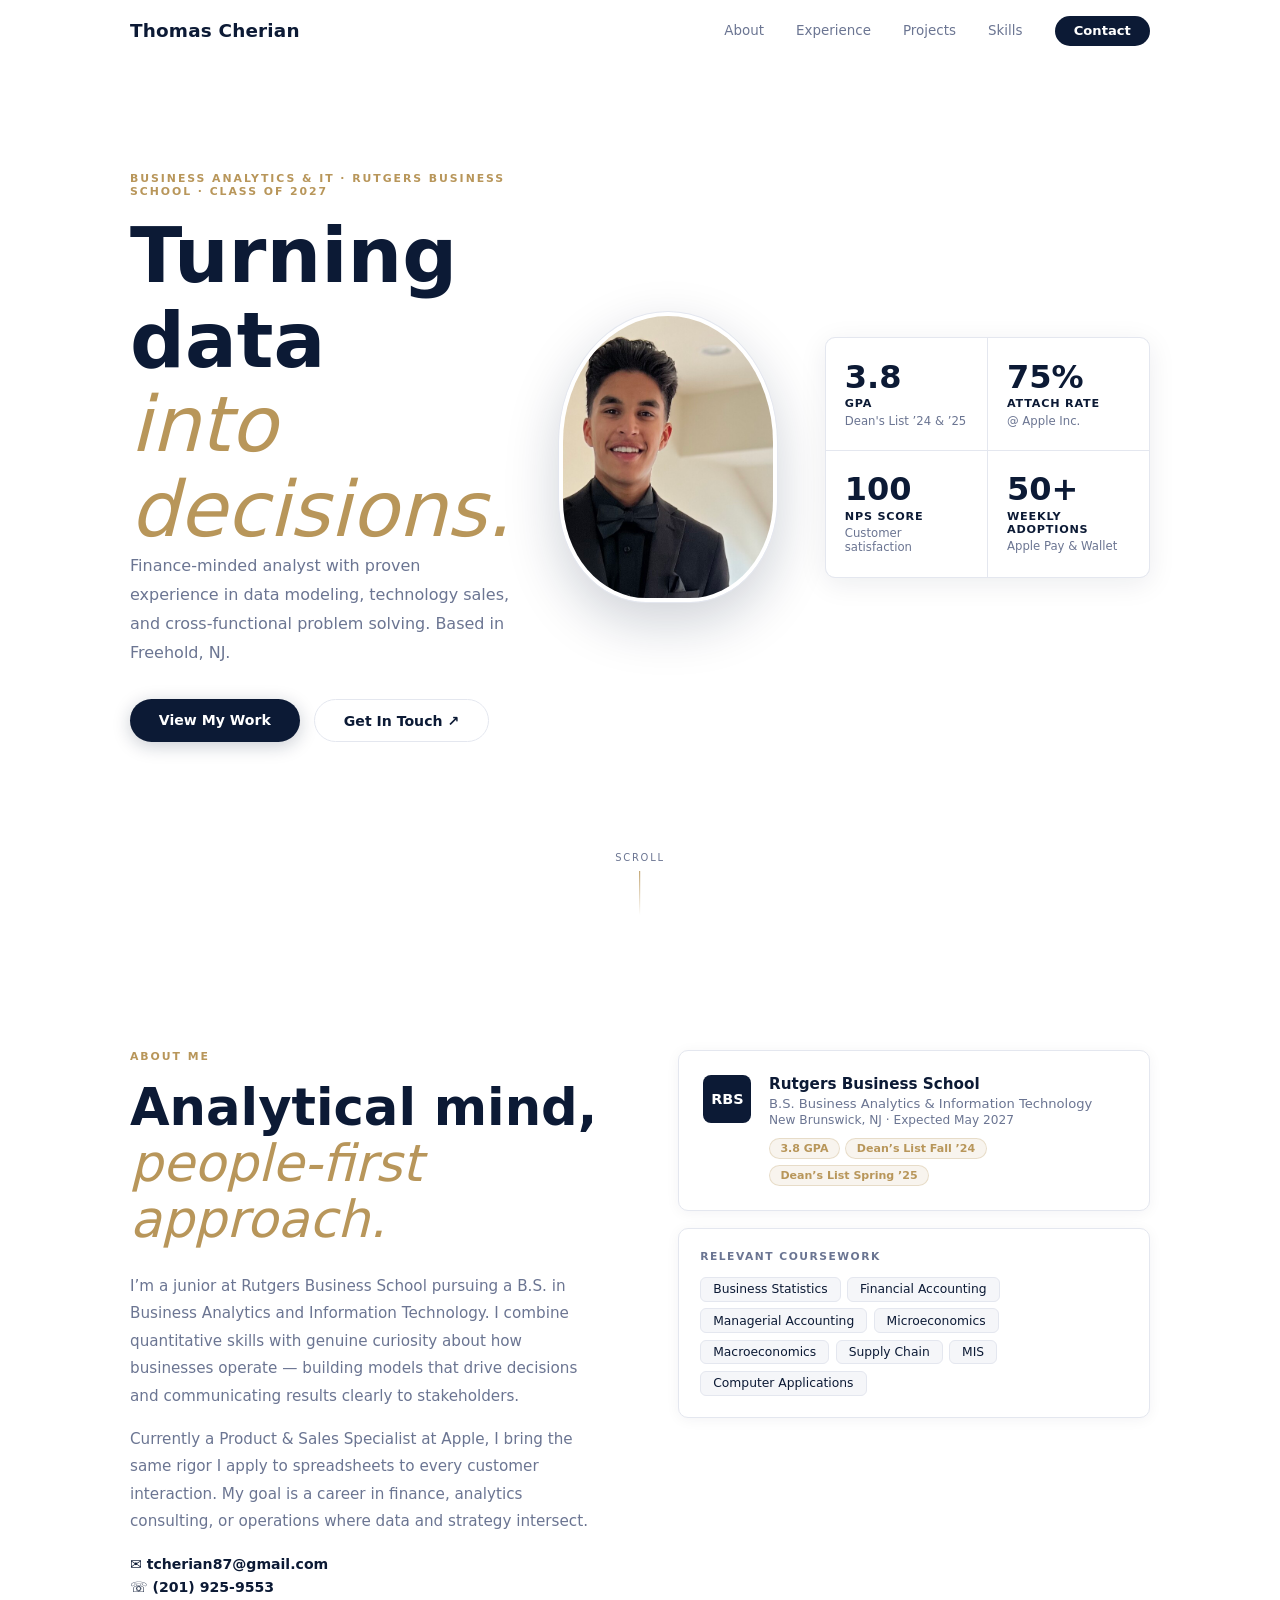
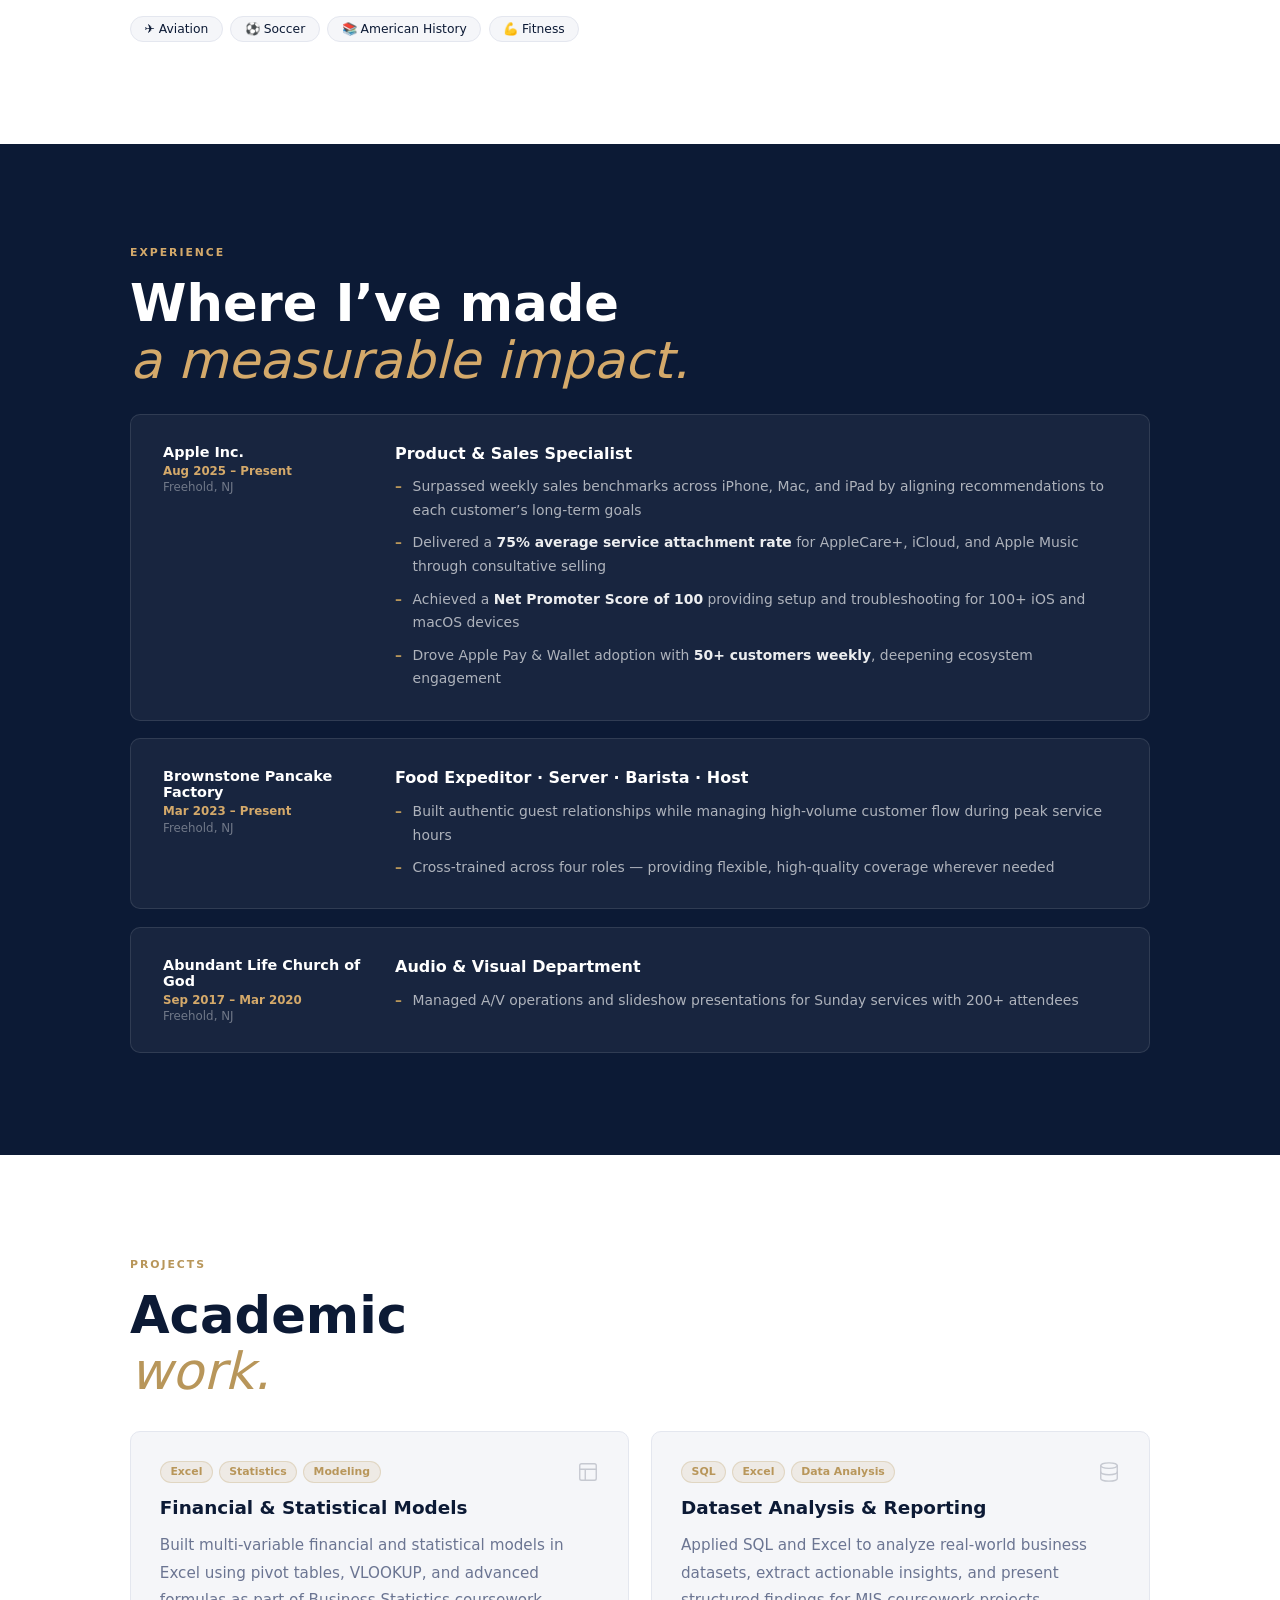
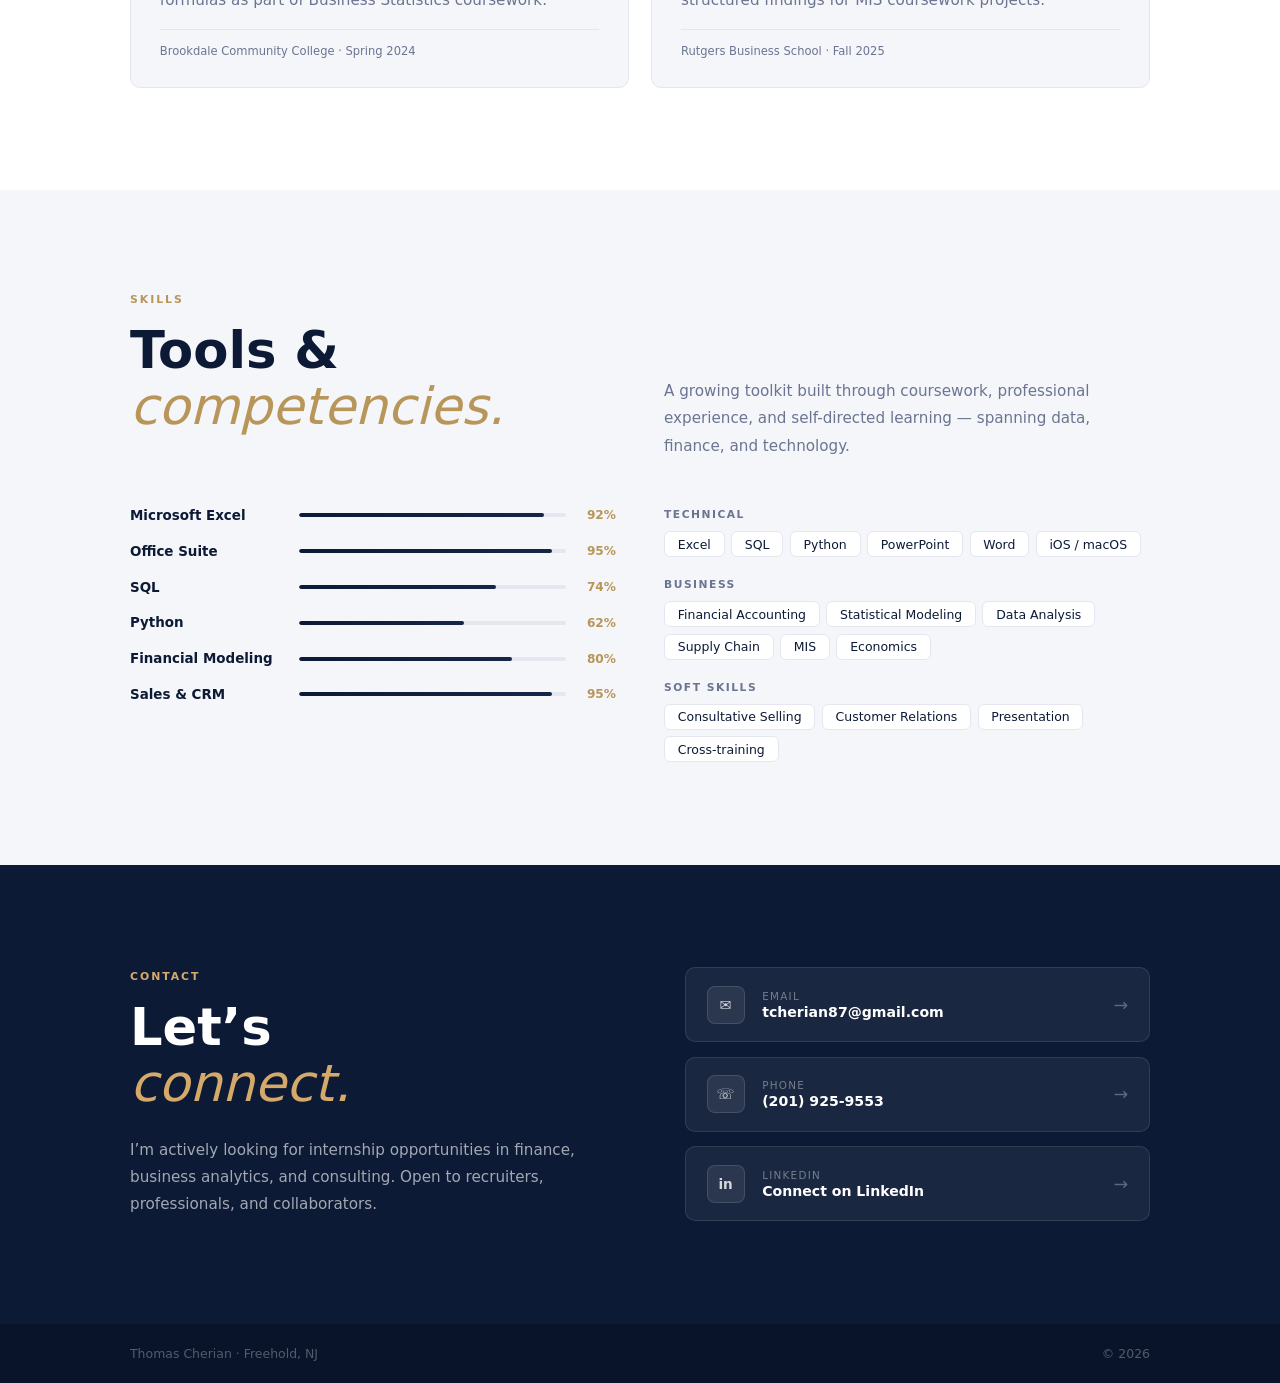
==== commit fafba36f: "Add files via upload" ====
--- a/index.html
+++ b/index.html
@@ -3,157 +3,160 @@
 <head>
   <meta charset="UTF-8" />
   <meta name="viewport" content="width=device-width, initial-scale=1.0" />
+  <meta name="description" content="Thomas Cherian — Business Analytics & IT student at Rutgers Business School" />
   <title>Thomas Cherian</title>
-  <link rel="preconnect" href="https://fonts.googleapis.com">
-  <link rel="preconnect" href="https://fonts.gstatic.com" crossorigin>
-  <link href="https://fonts.googleapis.com/css2?family=Playfair+Display:ital,wght@0,400;0,700;1,400&family=Outfit:wght@300;400;500;600&display=swap" rel="stylesheet">
-  <link rel="stylesheet" href="styles.css">
+  <link rel="stylesheet" href="styles.css" />
 </head>
 <body>
 
-  <!-- NAV -->
-  <header id="header">
-    <div class="header-inner">
+  <!-- ═══ NAV ═══ -->
+  <header id="hdr">
+    <div class="hdr-inner">
       <a href="#" class="logo">Thomas Cherian</a>
-      <nav class="desk-nav">
+      <nav class="dnav">
         <a href="#about">About</a>
-        <a href="#experience">Experience</a>
-        <a href="#projects">Projects</a>
+        <a href="#exp">Experience</a>
+        <a href="#proj">Projects</a>
         <a href="#skills">Skills</a>
-        <a href="#contact" class="nav-btn">Contact</a>
+        <a href="#contact" class="nbtn">Contact</a>
       </nav>
-      <button class="burger" id="burger" aria-label="Menu">
+      <button class="brg" id="brg" aria-label="Toggle menu">
         <span></span><span></span><span></span>
       </button>
     </div>
-    <div class="mobile-nav" id="mobileNav">
+    <div class="mnav" id="mnav">
       <a href="#about">About</a>
-      <a href="#experience">Experience</a>
-      <a href="#projects">Projects</a>
+      <a href="#exp">Experience</a>
+      <a href="#proj">Projects</a>
       <a href="#skills">Skills</a>
       <a href="#contact">Contact</a>
     </div>
   </header>
 
-  <!-- HERO -->
+  <!-- ═══ HERO ═══ -->
   <section id="hero">
     <div class="hero-grid">
-      <div class="hero-left">
-        <p class="eyebrow fade-in">Business Analytics & IT · Rutgers Business School · Class of 2027</p>
-        <h1 class="fade-in d1">
-          Turning data<br><em>into decisions.</em>
-        </h1>
-        <p class="hero-desc fade-in d2">Finance-minded analyst with proven experience in data modeling, technology sales, and cross-functional problem solving. Based in Freehold, NJ.</p>
-        <div class="hero-actions fade-in d3">
-          <a href="#experience" class="btn-solid">View My Work</a>
-          <a href="#contact" class="btn-outline">Get In Touch <span class="arr">↗</span></a>
-        </div>
-      </div>
-      <div class="hero-photo fade-in d2">
-        <div class="photo-frame">
-          <img src="IMG_5735.heic" alt="Thomas Cherian" />
-        </div>
-      </div>
-      <div class="hero-right fade-in d2">
-        <div class="kpi-grid">
+
+      <div class="hero-text">
+        <span class="eyebrow fi">Business Analytics &amp; IT &middot; Rutgers Business School &middot; Class of 2027</span>
+        <h1 class="fi a1">Turning data<br><em>into decisions.</em></h1>
+        <p class="hero-desc fi a2">Finance-minded analyst with proven experience in data modeling, technology sales, and cross-functional problem solving. Based in Freehold, NJ.</p>
+        <div class="hero-acts fi a3">
+          <a href="#exp" class="btn-solid">View My Work</a>
+          <a href="#contact" class="btn-outl">Get In Touch &nearr;</a>
+        </div>
+      </div>
+
+      <div class="hero-photo fi a1">
+        <div class="pframe">
+          <img src="thomas.jpg" alt="Thomas Cherian" />
+        </div>
+      </div>
+
+      <div class="hero-kpis fi a2">
+        <div class="kgrid">
           <div class="kpi">
-            <div class="kpi-num">3.8</div>
-            <div class="kpi-lbl">GPA</div>
-            <div class="kpi-note">Dean's List '24 & '25</div>
+            <div class="kn">3.8</div>
+            <div class="kl">GPA</div>
+            <div class="km">Dean's List &rsquo;24 &amp; &rsquo;25</div>
           </div>
           <div class="kpi">
-            <div class="kpi-num">75%</div>
-            <div class="kpi-lbl">Service Attach Rate</div>
-            <div class="kpi-note">@ Apple Inc.</div>
+            <div class="kn">75%</div>
+            <div class="kl">Attach Rate</div>
+            <div class="km">@ Apple Inc.</div>
           </div>
           <div class="kpi">
-            <div class="kpi-num">100</div>
-            <div class="kpi-lbl">Net Promoter Score</div>
-            <div class="kpi-note">Customer satisfaction</div>
+            <div class="kn">100</div>
+            <div class="kl">NPS Score</div>
+            <div class="km">Customer satisfaction</div>
           </div>
           <div class="kpi">
-            <div class="kpi-num">50+</div>
-            <div class="kpi-lbl">Weekly Adoptions</div>
-            <div class="kpi-note">Apple Pay & Wallet</div>
-          </div>
-        </div>
-      </div>
-    </div>
-    <div class="hero-scroll">
+            <div class="kn">50+</div>
+            <div class="kl">Weekly Adoptions</div>
+            <div class="km">Apple Pay &amp; Wallet</div>
+          </div>
+        </div>
+      </div>
+
+    </div>
+    <div class="scrl">
       <span>Scroll</span>
-      <div class="scroll-bar"></div>
-    </div>
-  </section>
-
-  <!-- ABOUT -->
+      <div class="sbar"></div>
+    </div>
+  </section>
+
+  <!-- ═══ ABOUT ═══ -->
   <section id="about">
     <div class="container">
       <div class="two-col">
-        <div class="col-left fade-up">
-          <p class="eyebrow-section">About Me</p>
+
+        <div class="fu">
+          <span class="eyebrow">About Me</span>
           <h2>Analytical mind,<br><em>people-first approach.</em></h2>
-          <p>I'm a junior at Rutgers Business School pursuing a B.S. in Business Analytics and Information Technology. I combine quantitative skills with genuine curiosity about how businesses operate — building models that drive decisions and communicating results clearly to stakeholders.</p>
+          <p>I&rsquo;m a junior at Rutgers Business School pursuing a B.S. in Business Analytics and Information Technology. I combine quantitative skills with genuine curiosity about how businesses operate &mdash; building models that drive decisions and communicating results clearly to stakeholders.</p>
           <p>Currently a Product &amp; Sales Specialist at Apple, I bring the same rigor I apply to spreadsheets to every customer interaction. My goal is a career in finance, analytics consulting, or operations where data and strategy intersect.</p>
-          <div class="about-contact">
-            <a href="/cdn-cgi/l/email-protection#93e7f0fbf6e1faf2fdaba4d3f4fef2faffbdf0fcfe">✉ <span class="__cf_email__" data-cfemail="ea9e89828f98838b84d2ddaa8d878b8386c4898587">[email&#160;protected]</span></a>
-            <a href="tel:2019259553">☏ (201) 925-9553</a>
-          </div>
-          <div class="interest-row">
-            <span>✈ Aviation</span>
-            <span>⚽ Soccer</span>
-            <span>📖 American History</span>
-            <span>💪 Fitness</span>
-          </div>
-        </div>
-        <div class="col-right fade-up fd2">
+          <div class="about-links">
+            <a href="mailto:tcherian87@gmail.com">&#9993; tcherian87@gmail.com</a>
+            <a href="tel:2019259553">&#9743; (201) 925-9553</a>
+          </div>
+          <div class="itags">
+            <span>&#9992; Aviation</span>
+            <span>&#9917; Soccer</span>
+            <span>&#128218; American History</span>
+            <span>&#128170; Fitness</span>
+          </div>
+        </div>
+
+        <div class="fu fd1">
           <div class="edu-card">
             <div class="edu-badge">RBS</div>
-            <div>
-              <div class="edu-name">Rutgers Business School</div>
-              <div class="edu-deg">B.S. Business Analytics & Information Technology</div>
-              <div class="edu-loc">New Brunswick, NJ · Expected May 2027</div>
-              <div class="edu-pills">
+            <div class="edu-info">
+              <div class="edu-nm">Rutgers Business School</div>
+              <div class="edu-dg">B.S. Business Analytics &amp; Information Technology</div>
+              <div class="edu-lc">New Brunswick, NJ &middot; Expected May 2027</div>
+              <div class="edu-ps">
                 <span>3.8 GPA</span>
-                <span>Dean's List Fall '24</span>
-                <span>Dean's List Spring '25</span>
+                <span>Dean&rsquo;s List Fall &rsquo;24</span>
+                <span>Dean&rsquo;s List Spring &rsquo;25</span>
               </div>
             </div>
           </div>
-          <div class="cw-box">
-            <div class="cw-heading">Relevant Coursework</div>
-            <div class="cw-pills">
+          <div class="cwbox">
+            <div class="cwh">Relevant Coursework</div>
+            <div class="cwps">
               <span>Business Statistics</span>
               <span>Financial Accounting</span>
               <span>Managerial Accounting</span>
               <span>Microeconomics</span>
               <span>Macroeconomics</span>
-              <span>Intro to Supply Chain</span>
-              <span>Management Info Systems</span>
+              <span>Supply Chain</span>
+              <span>MIS</span>
               <span>Computer Applications</span>
             </div>
           </div>
         </div>
-      </div>
-    </div>
-  </section>
-
-  <!-- EXPERIENCE -->
-  <section id="experience" class="navy-section">
-    <div class="container">
-      <p class="eyebrow-section light">Experience</p>
-      <h2 class="light-h2">Where I've made<br><em>a measurable impact.</em></h2>
-      <div class="exp-stack">
-
-        <article class="exp-card fade-up">
-          <div class="exp-left">
-            <div class="exp-co">Apple Inc.</div>
-            <div class="exp-date">Aug 2025 – Present</div>
-            <div class="exp-place">Freehold, NJ</div>
-          </div>
-          <div class="exp-right">
-            <div class="exp-title">Product &amp; Sales Specialist</div>
-            <ul class="exp-list">
-              <li>Consistently surpassed weekly sales benchmarks across iPhone, Mac, and iPad by aligning product recommendations to customer goals</li>
+
+      </div>
+    </div>
+  </section>
+
+  <!-- ═══ EXPERIENCE ═══ -->
+  <section id="exp" class="dark">
+    <div class="container">
+      <span class="eyebrow lt">Experience</span>
+      <h2 class="lh2">Where I&rsquo;ve made<br><em>a measurable impact.</em></h2>
+      <div class="expstack">
+
+        <article class="expc fu">
+          <div class="exp-meta">
+            <div class="eco">Apple Inc.</div>
+            <div class="edt">Aug 2025 &ndash; Present</div>
+            <div class="elc">Freehold, NJ</div>
+          </div>
+          <div class="exp-body">
+            <div class="erl">Product &amp; Sales Specialist</div>
+            <ul class="eul">
+              <li>Surpassed weekly sales benchmarks across iPhone, Mac, and iPad by aligning recommendations to each customer&rsquo;s long-term goals</li>
               <li>Delivered a <strong>75% average service attachment rate</strong> for AppleCare+, iCloud, and Apple Music through consultative selling</li>
               <li>Achieved a <strong>Net Promoter Score of 100</strong> providing setup and troubleshooting for 100+ iOS and macOS devices</li>
               <li>Drove Apple Pay &amp; Wallet adoption with <strong>50+ customers weekly</strong>, deepening ecosystem engagement</li>
@@ -161,31 +164,31 @@
           </div>
         </article>
 
-        <article class="exp-card fade-up" style="transition-delay:.1s">
-          <div class="exp-left">
-            <div class="exp-co">Brownstone Pancake Factory</div>
-            <div class="exp-date">Mar 2023 – Present</div>
-            <div class="exp-place">Freehold, NJ</div>
-          </div>
-          <div class="exp-right">
-            <div class="exp-title">Food Expeditor · Server · Barista · Host</div>
-            <ul class="exp-list">
-              <li>Built authentic guest relationships while managing high-volume customer flow to maximize satisfaction</li>
-              <li>Cross-trained across four roles — providing flexible, high-quality coverage during peak service hours</li>
+        <article class="expc fu fd1">
+          <div class="exp-meta">
+            <div class="eco">Brownstone Pancake Factory</div>
+            <div class="edt">Mar 2023 &ndash; Present</div>
+            <div class="elc">Freehold, NJ</div>
+          </div>
+          <div class="exp-body">
+            <div class="erl">Food Expeditor &middot; Server &middot; Barista &middot; Host</div>
+            <ul class="eul">
+              <li>Built authentic guest relationships while managing high-volume customer flow during peak service hours</li>
+              <li>Cross-trained across four roles &mdash; providing flexible, high-quality coverage wherever needed</li>
             </ul>
           </div>
         </article>
 
-        <article class="exp-card fade-up" style="transition-delay:.2s">
-          <div class="exp-left">
-            <div class="exp-co">Abundant Life Church of God</div>
-            <div class="exp-date">Sep 2017 – Mar 2020</div>
-            <div class="exp-place">Freehold, NJ</div>
-          </div>
-          <div class="exp-right">
-            <div class="exp-title">Audio &amp; Visual Department</div>
-            <ul class="exp-list">
-              <li>Managed A/V operations and slideshow presentations for weekly Sunday services with 200+ attendees</li>
+        <article class="expc fu fd2">
+          <div class="exp-meta">
+            <div class="eco">Abundant Life Church of God</div>
+            <div class="edt">Sep 2017 &ndash; Mar 2020</div>
+            <div class="elc">Freehold, NJ</div>
+          </div>
+          <div class="exp-body">
+            <div class="erl">Audio &amp; Visual Department</div>
+            <ul class="eul">
+              <li>Managed A/V operations and slideshow presentations for Sunday services with 200+ attendees</li>
             </ul>
           </div>
         </article>
@@ -194,130 +197,120 @@
     </div>
   </section>
 
-  <!-- PROJECTS -->
-  <section id="projects">
-    <div class="container">
-      <p class="eyebrow-section">Projects</p>
+  <!-- ═══ PROJECTS ═══ -->
+  <section id="proj">
+    <div class="container">
+      <span class="eyebrow">Projects</span>
       <h2>Academic<br><em>work.</em></h2>
-      <div class="proj-row">
-        <div class="proj-card fade-up">
-          <div class="proj-top">
-            <div class="proj-tags-row"><span>Excel</span><span>Statistics</span><span>Modeling</span></div>
-            <div class="proj-ico">
-              <svg width="22" height="22" viewBox="0 0 24 24" fill="none" stroke="currentColor" stroke-width="1.5" stroke-linecap="round"><rect x="3" y="3" width="18" height="18" rx="2"/><path d="M3 9h18M9 21V9"/></svg>
-            </div>
-          </div>
-          <h3>Financial & Statistical Models</h3>
+      <div class="prow">
+
+        <div class="pc fu">
+          <div class="ptop">
+            <div class="ptags"><span>Excel</span><span>Statistics</span><span>Modeling</span></div>
+            <svg class="pico" width="22" height="22" viewBox="0 0 24 24" fill="none" stroke="currentColor" stroke-width="1.5" stroke-linecap="round"><rect x="3" y="3" width="18" height="18" rx="2"/><path d="M3 9h18M9 21V9"/></svg>
+          </div>
+          <h3>Financial &amp; Statistical Models</h3>
           <p>Built multi-variable financial and statistical models in Excel using pivot tables, VLOOKUP, and advanced formulas as part of Business Statistics coursework.</p>
-          <div class="proj-footer">Brookdale Community College · Spring 2024</div>
-        </div>
-        <div class="proj-card fade-up" style="transition-delay:.12s">
-          <div class="proj-top">
-            <div class="proj-tags-row"><span>SQL</span><span>Excel</span><span>Data Analysis</span></div>
-            <div class="proj-ico">
-              <svg width="22" height="22" viewBox="0 0 24 24" fill="none" stroke="currentColor" stroke-width="1.5" stroke-linecap="round"><ellipse cx="12" cy="5" rx="9" ry="3"/><path d="M3 5v14c0 1.66 4.03 3 9 3s9-1.34 9-3V5"/><path d="M3 12c0 1.66 4.03 3 9 3s9-1.34 9-3"/></svg>
-            </div>
-          </div>
-          <h3>Dataset Analysis & Reporting</h3>
-          <p>Applied SQL and Excel to analyze real-world business datasets, extract actionable insights, and present structured findings for Management Information Systems projects.</p>
-          <div class="proj-footer">Rutgers Business School · Fall 2025</div>
-        </div>
-      </div>
-    </div>
-  </section>
-
-  <!-- SKILLS -->
-  <section id="skills" class="skills-bg">
-    <div class="container">
-      <div class="skills-top">
-        <div class="fade-up">
-          <p class="eyebrow-section">Skills</p>
+          <div class="pftr">Brookdale Community College &middot; Spring 2024</div>
+        </div>
+
+        <div class="pc fu fd1">
+          <div class="ptop">
+            <div class="ptags"><span>SQL</span><span>Excel</span><span>Data Analysis</span></div>
+            <svg class="pico" width="22" height="22" viewBox="0 0 24 24" fill="none" stroke="currentColor" stroke-width="1.5" stroke-linecap="round"><ellipse cx="12" cy="5" rx="9" ry="3"/><path d="M3 5v14c0 1.66 4.03 3 9 3s9-1.34 9-3V5"/><path d="M3 12c0 1.66 4.03 3 9 3s9-1.34 9-3"/></svg>
+          </div>
+          <h3>Dataset Analysis &amp; Reporting</h3>
+          <p>Applied SQL and Excel to analyze real-world business datasets, extract actionable insights, and present structured findings for MIS coursework projects.</p>
+          <div class="pftr">Rutgers Business School &middot; Fall 2025</div>
+        </div>
+
+      </div>
+    </div>
+  </section>
+
+  <!-- ═══ SKILLS ═══ -->
+  <section id="skills" class="off-bg">
+    <div class="container">
+      <div class="sk-top">
+        <div class="fu">
+          <span class="eyebrow">Skills</span>
           <h2>Tools &amp;<br><em>competencies.</em></h2>
         </div>
-        <p class="skills-intro fade-up fd2">A growing toolkit built through coursework, professional experience, and self-directed learning — across data, finance, and technology.</p>
-      </div>
-      <div class="skills-body">
-        <div class="bars-col fade-up">
-          <div class="s-row">
-            <span class="s-name">Microsoft Excel</span>
-            <div class="s-track"><div class="s-fill" data-w="92"></div></div>
-            <span class="s-pct">92%</span>
-          </div>
-          <div class="s-row">
-            <span class="s-name">Office Suite</span>
-            <div class="s-track"><div class="s-fill" data-w="95"></div></div>
-            <span class="s-pct">95%</span>
-          </div>
-          <div class="s-row">
-            <span class="s-name">SQL</span>
-            <div class="s-track"><div class="s-fill" data-w="74"></div></div>
-            <span class="s-pct">74%</span>
-          </div>
-          <div class="s-row">
-            <span class="s-name">Python</span>
-            <div class="s-track"><div class="s-fill" data-w="62"></div></div>
-            <span class="s-pct">62%</span>
-          </div>
-          <div class="s-row">
-            <span class="s-name">Financial Modeling</span>
-            <div class="s-track"><div class="s-fill" data-w="80"></div></div>
-            <span class="s-pct">80%</span>
-          </div>
-          <div class="s-row">
-            <span class="s-name">Sales &amp; CRM</span>
-            <div class="s-track"><div class="s-fill" data-w="95"></div></div>
-            <span class="s-pct">95%</span>
-          </div>
-        </div>
-        <div class="chips-col fade-up fd2">
-          <div class="chip-group">
-            <div class="chip-head">Technical</div>
-            <div class="chip-set">
-              <span>Excel</span><span>SQL</span><span>Python</span><span>PowerPoint</span><span>Word</span><span>iOS / macOS</span>
-            </div>
-          </div>
-          <div class="chip-group">
-            <div class="chip-head">Business</div>
-            <div class="chip-set">
-              <span>Financial Accounting</span><span>Statistical Modeling</span><span>Data Analysis</span><span>Supply Chain</span><span>MIS</span><span>Economics</span>
-            </div>
-          </div>
-          <div class="chip-group">
-            <div class="chip-head">Soft Skills</div>
-            <div class="chip-set">
-              <span>Consultative Selling</span><span>Customer Relations</span><span>Presentation</span><span>Cross-training</span>
-            </div>
-          </div>
-        </div>
-      </div>
-    </div>
-  </section>
-
-  <!-- CONTACT -->
-  <section id="contact" class="navy-section">
-    <div class="container">
-      <div class="contact-wrap">
-        <div class="contact-left fade-up">
-          <p class="eyebrow-section light">Contact</p>
-          <h2 class="light-h2">Let's<br><em>connect.</em></h2>
-          <p class="light-p">I'm actively looking for internship opportunities in finance, business analytics, and consulting. Open to recruiters, professionals, and collaborators.</p>
-        </div>
-        <div class="contact-cards fade-up fd2">
-          <a href="/cdn-cgi/l/email-protection#c2b6a1aaa7b0aba3acfaf582a5afa3abaeeca1adaf" class="cc">
-            <div class="cc-ico">
-              <svg width="18" height="18" viewBox="0 0 20 20" fill="none" stroke="currentColor" stroke-width="1.5"><rect x="2" y="4" width="16" height="12" rx="2"/><path d="M2 7l8 5 8-5"/></svg>
-            </div>
-            <div class="cc-body"><span class="cc-lbl">Email</span><span class="cc-val"><span class="__cf_email__" data-cfemail="10647378756279717e282750777d71797c3e737f7d">[email&#160;protected]</span></span></div>
-            <span class="cc-arr">→</span>
+        <p class="fu fd1 sk-intro">A growing toolkit built through coursework, professional experience, and self-directed learning &mdash; spanning data, finance, and technology.</p>
+      </div>
+      <div class="sk-body">
+        <div class="barcol fu" id="barcol">
+          <div class="srow"><span class="snm">Microsoft Excel</span><div class="strk"><div class="sfil" data-w="92"></div></div><span class="spct">92%</span></div>
+          <div class="srow"><span class="snm">Office Suite</span><div class="strk"><div class="sfil" data-w="95"></div></div><span class="spct">95%</span></div>
+          <div class="srow"><span class="snm">SQL</span><div class="strk"><div class="sfil" data-w="74"></div></div><span class="spct">74%</span></div>
+          <div class="srow"><span class="snm">Python</span><div class="strk"><div class="sfil" data-w="62"></div></div><span class="spct">62%</span></div>
+          <div class="srow"><span class="snm">Financial Modeling</span><div class="strk"><div class="sfil" data-w="80"></div></div><span class="spct">80%</span></div>
+          <div class="srow"><span class="snm">Sales &amp; CRM</span><div class="strk"><div class="sfil" data-w="95"></div></div><span class="spct">95%</span></div>
+        </div>
+        <div class="chipcol fu fd1">
+          <div class="chgrp">
+            <div class="chh">Technical</div>
+            <div class="chs"><span>Excel</span><span>SQL</span><span>Python</span><span>PowerPoint</span><span>Word</span><span>iOS / macOS</span></div>
+          </div>
+          <div class="chgrp">
+            <div class="chh">Business</div>
+            <div class="chs"><span>Financial Accounting</span><span>Statistical Modeling</span><span>Data Analysis</span><span>Supply Chain</span><span>MIS</span><span>Economics</span></div>
+          </div>
+          <div class="chgrp">
+            <div class="chh">Soft Skills</div>
+            <div class="chs"><span>Consultative Selling</span><span>Customer Relations</span><span>Presentation</span><span>Cross-training</span></div>
+          </div>
+        </div>
+      </div>
+    </div>
+  </section>
+
+  <!-- ═══ CONTACT ═══ -->
+  <section id="contact" class="dark">
+    <div class="container">
+      <div class="ctwrap">
+        <div class="fu">
+          <span class="eyebrow lt">Contact</span>
+          <h2 class="lh2">Let&rsquo;s<br><em>connect.</em></h2>
+          <p class="lp">I&rsquo;m actively looking for internship opportunities in finance, business analytics, and consulting. Open to recruiters, professionals, and collaborators.</p>
+        </div>
+        <div class="ctcards fu fd1">
+          <a href="mailto:tcherian87@gmail.com" class="ctc">
+            <div class="ctcico">&#9993;</div>
+            <div class="ctcbody">
+              <span class="ctclbl">Email</span>
+              <span class="ctcval">tcherian87@gmail.com</span>
+            </div>
+            <span class="ctcarr">&rarr;</span>
           </a>
-          <a href="tel:2019259553" class="cc">
-            <div class="cc-ico">
-              <svg width="18" height="18" viewBox="0 0 20 20" fill="none" stroke="currentColor" stroke-width="1.5"><path d="M3 4a1 1 0 011-1h2.5a1 1 0 01.95.68l.8 2.4a1 1 0 01-.23 1.02L6.8 8.3a11 11 0 004.9 4.9l1.2-1.22a1 1 0 011.02-.23l2.4.8A1 1 0 0117 13.5V16a1 1 0 01-1 1C7.16 17 3 12.84 3 8V4z"/></svg>
-            </div>
-            <div class="cc-body"><span class="cc-lbl">Phone</span><span class="cc-val">(201) 925-9553</span></div>
-            <span class="cc-arr">→</span>
+          <a href="tel:2019259553" class="ctc">
+            <div class="ctcico">&#9743;</div>
+            <div class="ctcbody">
+              <span class="ctclbl">Phone</span>
+              <span class="ctcval">(201) 925-9553</span>
+            </div>
+            <span class="ctcarr">&rarr;</span>
           </a>
-          <a href="#" class="cc">
-            <div class="cc-ico" style="font-weight:700;font-size:13px;color:inherit">in</div>
-            <div class="cc-body"><span class="cc-lbl">LinkedIn</span><span class="cc-val">Connect on LinkedIn</span></div>
-            <span class="cc-arr">→</s+          <a href="https://linkedin.com/in/thomascherian" target="_blank" rel="noopener" class="ctc">
+            <div class="ctcico" style="font-weight:700;font-size:.85rem">in</div>
+            <div class="ctcbody">
+              <span class="ctclbl">LinkedIn</span>
+              <span class="ctcval">Connect on LinkedIn</span>
+            </div>
+            <span class="ctcarr">&rarr;</span>
+          </a>
+        </div>
+      </div>
+    </div>
+  </section>
+
+  <footer>
+    <div class="container foot">
+      <span>Thomas Cherian &middot; Freehold, NJ</span>
+      <span>&copy; 2026</span>
+    </div>
+  </footer>
+
+  <script src="main.js"></script>
+</body>
+</html>
--- a/styles.css
+++ b/styles.css
@@ -1,393 +1,334 @@
-/* ================================================
+/* =====================================================
    THOMAS CHERIAN — PORTFOLIO
-   Clean professional: white + deep navy + gold
-================================================ */
-
-/* --- RESET --- */
+   No external dependencies. Works on GitHub Pages.
+===================================================== */
+
+/* ── RESET ── */
 *, *::before, *::after { box-sizing: border-box; margin: 0; padding: 0; }
 html { scroll-behavior: smooth; font-size: 16px; }
 body {
-  font-family: 'Outfit', sans-serif;
+  font-family: 'Segoe UI', system-ui, -apple-system, sans-serif;
   color: #1a1f2e;
   background: #fff;
   -webkit-font-smoothing: antialiased;
   overflow-x: hidden;
 }
 
-/* --- TOKENS --- */
+/* ── DESIGN TOKENS ── */
 :root {
-  --navy:       #0c1a35;
-  --navy2:      #162647;
-  --gold:       #b8965a;
-  --gold-light: #d4a96a;
-  --white:      #ffffff;
-  --off:        #f5f6f9;
-  --border:     #e4e7ef;
-  --muted:      #6b7592;
-  --text:       #1a1f2e;
-  --r:          10px;
-  --max:        1100px;
-  --pad:        clamp(1.5rem, 5vw, 2.5rem);
-  --sec:        clamp(5rem, 9vw, 8rem);
-}
-
-/* --- TYPOGRAPHY --- */
-h1, h2, h3 { font-family: 'Playfair Display', serif; font-weight: 400; line-height: 1.1; }
-h1 { font-size: clamp(3rem, 7vw, 6rem); color: var(--navy); }
-h1 em, h2 em { font-style: italic; color: var(--gold); }
-h2 { font-size: clamp(2rem, 4.5vw, 3.6rem); color: var(--navy); margin-bottom: 1.8rem; }
-h3 { font-size: 1.35rem; color: var(--navy); margin-bottom: .7rem; }
-p { font-size: .96rem; line-height: 1.8; color: var(--muted); margin-bottom: 1rem; }
+  --navy:   #0c1a35;
+  --navy2:  #162647;
+  --gold:   #b8965a;
+  --gold2:  #d4a96a;
+  --off:    #f5f6f9;
+  --border: #e4e7ef;
+  --muted:  #6b7592;
+  --r:      10px;
+  --max:    1100px;
+  --pad:    clamp(1.5rem, 5vw, 2.5rem);
+  --sec:    clamp(4.5rem, 8vw, 7rem);
+}
+
+/* ── TYPOGRAPHY ── */
+h1, h2, h3 { line-height: 1.1; font-weight: 700; }
+h1 { font-size: clamp(2.6rem, 6vw, 5rem); color: var(--navy); }
+h1 em { font-style: italic; font-weight: 400; color: var(--gold); }
+h2 { font-size: clamp(1.9rem, 4vw, 3.2rem); color: var(--navy); margin-bottom: 1.6rem; }
+h2 em { font-style: italic; font-weight: 400; color: var(--gold); }
+h3 { font-size: 1.15rem; color: var(--navy); margin-bottom: .5rem; }
+p { font-size: .95rem; line-height: 1.8; color: var(--muted); margin-bottom: 1rem; }
 p:last-child { margin-bottom: 0; }
 strong { color: var(--navy); font-weight: 600; }
 a { text-decoration: none; color: inherit; }
 
-/* --- UTILS --- */
+/* ── LAYOUT HELPERS ── */
 .container { max-width: var(--max); margin: 0 auto; padding: 0 var(--pad); }
 section { padding: var(--sec) 0; }
-.eyebrow { font-size: .72rem; font-weight: 600; letter-spacing: .18em; text-transform: uppercase; color: var(--gold); margin-bottom: 1.2rem; display: block; }
-.eyebrow-section { font-size: .7rem; font-weight: 600; letter-spacing: .18em; text-transform: uppercase; color: var(--gold); margin-bottom: 1rem; display: block; }
-.eyebrow-section.light { color: var(--gold-light); }
-
-/* --- ANIMATIONS --- */
-.fade-in { opacity: 0; transform: translateY(22px); animation: fadeUp .7s ease forwards; }
-.fade-up { opacity: 0; transform: translateY(30px); transition: opacity .65s ease, transform .65s ease; }
-.fade-up.visible { opacity: 1; transform: none; }
-.d1 { animation-delay: .12s; }
-.d2 { animation-delay: .24s; }
-.d3 { animation-delay: .36s; }
-.fd2 { transition-delay: .15s; }
-
-@keyframes fadeUp {
-  to { opacity: 1; transform: none; }
-}
-
-/* =====================
-   HEADER / NAV
-===================== */
-#header {
+.off-bg { background: var(--off); }
+.dark { background: var(--navy); }
+
+/* ── EYEBROW LABEL ── */
+.eyebrow {
+  display: block;
+  font-size: .68rem; font-weight: 700;
+  letter-spacing: .18em; text-transform: uppercase;
+  color: var(--gold); margin-bottom: 1rem;
+}
+.eyebrow.lt { color: var(--gold2); }
+
+/* ── ANIMATIONS ── */
+/* Fade-in on load (hero elements) */
+.fi { opacity: 0; transform: translateY(18px); animation: fadeUp .65s ease forwards; }
+.a1 { animation-delay: .1s; }
+.a2 { animation-delay: .2s; }
+.a3 { animation-delay: .32s; }
+@keyframes fadeUp { to { opacity: 1; transform: none; } }
+
+/* Scroll reveal */
+.fu { opacity: 0; transform: translateY(28px); transition: opacity .6s ease, transform .6s ease; }
+.fu.on { opacity: 1; transform: none; }
+.fd1 { transition-delay: .12s; }
+.fd2 { transition-delay: .22s; }
+
+/* ── NAV ── */
+#hdr {
   position: fixed; top: 0; left: 0; right: 0; z-index: 200;
-  background: rgba(255,255,255,.92);
+  background: rgba(255, 255, 255, .93);
   backdrop-filter: blur(16px);
+  -webkit-backdrop-filter: blur(16px);
   border-bottom: 1px solid transparent;
   transition: border-color .3s, box-shadow .3s;
 }
-#header.stuck { border-color: var(--border); box-shadow: 0 2px 24px rgba(12,26,53,.07); }
-.header-inner {
+#hdr.stuck { border-color: var(--border); box-shadow: 0 2px 20px rgba(12,26,53,.08); }
+.hdr-inner {
   max-width: var(--max); margin: 0 auto;
-  padding: 1.1rem var(--pad);
+  padding: 1rem var(--pad);
   display: flex; align-items: center; justify-content: space-between;
 }
-.logo { font-family: 'Playfair Display', serif; font-size: 1.25rem; color: var(--navy); font-weight: 700; letter-spacing: .01em; }
-.desk-nav { display: flex; align-items: center; gap: 2.2rem; }
-.desk-nav a { font-size: .84rem; font-weight: 400; color: var(--muted); transition: color .25s; letter-spacing: .01em; }
-.desk-nav a:hover { color: var(--navy); }
-.nav-btn {
-  background: var(--navy); color: #fff !important;
-  padding: .5rem 1.3rem; border-radius: 50px;
-  font-weight: 500; font-size: .82rem !important;
-  transition: background .25s, transform .2s !important;
-}
-.nav-btn:hover { background: var(--navy2) !important; transform: translateY(-1px); }
-
-/* burger */
-.burger { display: none; flex-direction: column; gap: 5px; background: none; border: none; cursor: pointer; padding: 4px; }
-.burger span { display: block; width: 22px; height: 2px; background: var(--navy); border-radius: 2px; transition: .3s; }
-.burger.open span:nth-child(1) { transform: translateY(7px) rotate(45deg); }
-.burger.open span:nth-child(2) { opacity: 0; }
-.burger.open span:nth-child(3) { transform: translateY(-7px) rotate(-45deg); }
-
-/* mobile nav */
-.mobile-nav {
-  display: none; flex-direction: column;
-  background: #fff; border-top: 1px solid var(--border);
-  padding: 1rem var(--pad) 1.5rem;
-}
-.mobile-nav.open { display: flex; }
-.mobile-nav a { padding: .85rem 0; font-size: 1rem; color: var(--navy); border-bottom: 1px solid var(--border); font-weight: 400; }
-.mobile-nav a:last-child { border-bottom: none; }
-
-@media (max-width: 700px) {
-  .desk-nav { display: none; }
-  .burger { display: flex; }
-}
-
-/* =====================
-   HERO
-===================== */
+.logo { font-size: 1.15rem; font-weight: 700; color: var(--navy); letter-spacing: .01em; }
+.dnav { display: flex; align-items: center; gap: 2rem; }
+.dnav a { font-size: .84rem; color: var(--muted); transition: color .2s; }
+.dnav a:hover { color: var(--navy); }
+.nbtn {
+  background: var(--navy) !important; color: #fff !important;
+  padding: .46rem 1.2rem; border-radius: 50px;
+  font-weight: 600; font-size: .82rem !important;
+  transition: background .2s, transform .2s !important;
+}
+.nbtn:hover { background: var(--navy2) !important; transform: translateY(-1px); }
+
+/* Burger */
+.brg {
+  display: none; flex-direction: column; gap: 5px;
+  background: none; border: none; cursor: pointer; padding: 4px;
+}
+.brg span { display: block; width: 22px; height: 2px; background: var(--navy); border-radius: 2px; transition: .28s; }
+.brg.open span:nth-child(1) { transform: translateY(7px) rotate(45deg); }
+.brg.open span:nth-child(2) { opacity: 0; }
+.brg.open span:nth-child(3) { transform: translateY(-7px) rotate(-45deg); }
+
+/* Mobile nav */
+.mnav { display: none; flex-direction: column; background: #fff; border-top: 1px solid var(--border); padding: 1rem var(--pad) 1.5rem; }
+.mnav.open { display: flex; }
+.mnav a { padding: .8rem 0; font-size: 1rem; color: var(--navy); border-bottom: 1px solid var(--border); font-weight: 500; }
+.mnav a:last-child { border: none; }
+
+@media (max-width: 680px) {
+  .dnav { display: none; }
+  .brg { display: flex; }
+}
+
+/* ── HERO ── */
 #hero {
   min-height: 100svh;
   display: flex; flex-direction: column; justify-content: center;
-  padding-top: 80px;
-  background: #fff;
+  padding-top: 70px;
   position: relative;
 }
 .hero-grid {
   max-width: var(--max); margin: 0 auto;
   padding: var(--sec) var(--pad);
-  display: grid; grid-template-columns: 1.1fr .75fr 1fr; gap: 3rem; align-items: center;
-}
-.hero-left { }
+  display: grid;
+  grid-template-columns: 1.1fr .62fr 1fr;
+  gap: 3rem;
+  align-items: center;
+}
+.hero-desc { font-size: 1rem; max-width: 420px; margin-bottom: 2rem; }
+.hero-acts { display: flex; gap: .9rem; flex-wrap: wrap; }
+
+.btn-solid {
+  background: var(--navy); color: #fff;
+  padding: .78rem 1.8rem; border-radius: 50px;
+  font-size: .88rem; font-weight: 600;
+  box-shadow: 0 4px 18px rgba(12,26,53,.22);
+  transition: background .2s, transform .2s;
+}
+.btn-solid:hover { background: var(--navy2); transform: translateY(-2px); }
+
+.btn-outl {
+  border: 1.5px solid var(--border); color: var(--navy);
+  padding: .78rem 1.8rem; border-radius: 50px;
+  font-size: .88rem; font-weight: 600;
+  display: inline-flex; align-items: center; gap: .4rem;
+  transition: border-color .2s, background .2s, transform .2s;
+}
+.btn-outl:hover { border-color: var(--navy); background: var(--off); transform: translateY(-2px); }
 
 /* Photo */
-.hero-photo { display: flex; justify-content: center; align-items: center; }
-.photo-frame {
-  position: relative;
-  width: clamp(200px, 22vw, 280px);
-  aspect-ratio: 3/4;
-  border-radius: 140px 140px 100px 100px;
+.hero-photo { display: flex; justify-content: center; }
+.pframe {
+  width: clamp(160px, 17vw, 240px);
+  aspect-ratio: 3 / 4;
+  border-radius: 50% 50% 40% 40% / 45% 45% 35% 35%;
   overflow: hidden;
-  box-shadow: 0 20px 60px rgba(12,26,53,.22);
+  box-shadow: 0 20px 55px rgba(12,26,53,.2);
   border: 4px solid #fff;
   outline: 1px solid var(--border);
 }
-.photo-frame img {
-  width: 100%; height: 100%;
-  object-fit: cover; object-position: center top;
-  display: block;
-}
-.hero-left .eyebrow { margin-bottom: 1.4rem; }
-h1.fade-in { margin-bottom: 1.4rem; }
-.hero-desc { font-size: 1.02rem; color: var(--muted); max-width: 440px; margin-bottom: 2.2rem; }
-.hero-actions { display: flex; gap: 1rem; flex-wrap: wrap; }
-
-.btn-solid {
+.pframe img { width: 100%; height: 100%; object-fit: cover; object-position: center top; display: block; }
+
+/* KPI grid */
+.kgrid {
+  display: grid; grid-template-columns: 1fr 1fr; gap: 1px;
+  background: var(--border); border: 1px solid var(--border);
+  border-radius: var(--r); overflow: hidden;
+  box-shadow: 0 6px 28px rgba(12,26,53,.08);
+}
+.kpi { background: #fff; padding: 1.4rem 1.2rem; transition: background .2s; }
+.kpi:hover { background: var(--off); }
+.kn { font-size: 2rem; font-weight: 700; color: var(--navy); line-height: 1; margin-bottom: .3rem; }
+.kl { font-size: .7rem; font-weight: 700; letter-spacing: .07em; text-transform: uppercase; color: var(--navy); margin-bottom: .2rem; }
+.km { font-size: .73rem; color: var(--muted); }
+
+/* Scroll cue */
+.scrl {
+  position: absolute; bottom: 2rem; left: 50%; transform: translateX(-50%);
+  display: flex; flex-direction: column; align-items: center; gap: .5rem;
+}
+.scrl span { font-size: .62rem; letter-spacing: .18em; text-transform: uppercase; color: var(--muted); }
+.sbar {
+  width: 1px; height: 44px;
+  background: linear-gradient(to bottom, var(--gold), transparent);
+  animation: sbAnim 1.8s ease-in-out infinite;
+}
+@keyframes sbAnim {
+  0%, 100% { transform: scaleY(.4); transform-origin: top; opacity: .4; }
+  50%       { transform: scaleY(1); opacity: 1; }
+}
+
+@media (max-width: 920px) {
+  .hero-grid { grid-template-columns: 1fr; gap: 2.5rem; padding-top: 2rem; }
+  .hero-photo { order: -1; }
+  .pframe { width: clamp(120px, 34vw, 180px); }
+  .scrl { display: none; }
+}
+
+/* ── ABOUT ── */
+.two-col { display: grid; grid-template-columns: 1fr 1fr; gap: clamp(2rem, 6vw, 5rem); align-items: start; }
+.about-links { display: flex; flex-direction: column; gap: .45rem; margin: 1.3rem 0; }
+.about-links a { font-size: .88rem; color: var(--navy); font-weight: 600; transition: color .2s; }
+.about-links a:hover { color: var(--gold); }
+.itags { display: flex; flex-wrap: wrap; gap: .45rem; }
+.itags span { background: var(--off); border: 1px solid var(--border); font-size: .77rem; padding: .3rem .85rem; border-radius: 50px; color: var(--navy); }
+
+.edu-card {
+  background: #fff; border: 1px solid var(--border); border-radius: var(--r);
+  padding: 1.5rem; display: flex; gap: 1.1rem; align-items: flex-start;
+  margin-bottom: 1.1rem;
+  box-shadow: 0 2px 14px rgba(12,26,53,.05);
+}
+.edu-badge {
+  width: 48px; height: 48px; border-radius: 8px;
   background: var(--navy); color: #fff;
-  padding: .82rem 1.9rem; border-radius: 50px;
-  font-size: .88rem; font-weight: 500;
-  transition: background .25s, transform .2s, box-shadow .25s;
-  box-shadow: 0 4px 16px rgba(12,26,53,.2);
-}
-.btn-solid:hover { background: var(--navy2); transform: translateY(-2px); box-shadow: 0 8px 24px rgba(12,26,53,.22); }
-
-.btn-outline {
-  border: 1.5px solid var(--border); color: var(--navy);
-  padding: .82rem 1.9rem; border-radius: 50px;
-  font-size: .88rem; font-weight: 500;
-  display: flex; align-items: center; gap: .5rem;
-  transition: border-color .25s, background .25s, transform .2s;
-}
-.btn-outline:hover { border-color: var(--navy); background: var(--off); transform: translateY(-2px); }
-.arr { font-size: 1rem; }
-
-/* KPI grid */
-.kpi-grid {
-  display: grid; grid-template-columns: 1fr 1fr; gap: 1px;
-  background: var(--border);
-  border: 1px solid var(--border);
-  border-radius: var(--r);
-  overflow: hidden;
-  box-shadow: 0 8px 40px rgba(12,26,53,.08);
-}
-.kpi {
-  background: #fff; padding: 1.8rem 1.6rem;
-  transition: background .25s;
-}
-.kpi:hover { background: var(--off); }
-.kpi-num {
-  font-family: 'Playfair Display', serif;
-  font-size: 2.5rem; color: var(--navy); font-weight: 700; line-height: 1;
-  margin-bottom: .4rem;
-}
-.kpi-lbl { font-size: .78rem; font-weight: 600; letter-spacing: .06em; text-transform: uppercase; color: var(--navy); margin-bottom: .25rem; }
-.kpi-note { font-size: .78rem; color: var(--muted); }
-
-/* scroll cue */
-.hero-scroll {
-  position: absolute; bottom: 2.5rem; left: 50%;
-  transform: translateX(-50%);
-  display: flex; flex-direction: column; align-items: center; gap: .6rem;
-}
-.hero-scroll span { font-size: .68rem; letter-spacing: .18em; text-transform: uppercase; color: var(--muted); }
-.scroll-bar {
-  width: 1px; height: 50px;
-  background: linear-gradient(to bottom, var(--gold), transparent);
-  animation: scrollAnim 1.8s ease-in-out infinite;
-}
-@keyframes scrollAnim {
-  0%,100% { transform: scaleY(.4); transform-origin: top; opacity: .4; }
-  50% { transform: scaleY(1); opacity: 1; }
-}
-
-@media (max-width: 860px) {
-  .hero-grid { grid-template-columns: 1fr; gap: 2.5rem; padding-top: calc(var(--sec) * .7); }
-  .hero-photo { order: -1; }
-  .photo-frame { width: clamp(140px, 40vw, 200px); aspect-ratio: 3/4; }
-  .hero-scroll { display: none; }
-}
-
-/* =====================
-   ABOUT
-===================== */
-#about { background: var(--off); }
-.two-col { display: grid; grid-template-columns: 1fr 1fr; gap: clamp(2rem, 6vw, 5rem); align-items: start; }
-
-.col-left p { margin-bottom: 1.1rem; }
-.about-contact { display: flex; flex-direction: column; gap: .5rem; margin: 1.4rem 0 1.4rem; }
-.about-contact a { font-size: .88rem; color: var(--navy); font-weight: 500; transition: color .2s; }
-.about-contact a:hover { color: var(--gold); }
-
-.interest-row { display: flex; flex-wrap: wrap; gap: .5rem; }
-.interest-row span {
-  background: #fff; border: 1px solid var(--border);
-  font-size: .78rem; padding: .35rem .9rem; border-radius: 50px; color: var(--navy);
-}
-
-/* edu card */
-.edu-card {
-  background: #fff; border: 1px solid var(--border);
-  border-radius: var(--r); padding: 1.6rem;
-  display: flex; gap: 1.2rem; align-items: flex-start;
-  margin-bottom: 1.2rem;
-  box-shadow: 0 2px 16px rgba(12,26,53,.05);
-}
-.edu-badge {
-  width: 52px; height: 52px; border-radius: 8px;
-  background: var(--navy); color: #fff;
-  font-family: 'Playfair Display', serif; font-size: 1rem; font-weight: 700;
-  display: flex; align-items: center; justify-content: center;
-  flex-shrink: 0;
-}
-.edu-name { font-size: 1rem; font-weight: 600; color: var(--navy); margin-bottom: .2rem; }
-.edu-deg { font-size: .85rem; color: var(--muted); margin-bottom: .2rem; }
-.edu-loc { font-size: .8rem; color: var(--muted); margin-bottom: .7rem; }
-.edu-pills { display: flex; flex-wrap: wrap; gap: .4rem; }
-.edu-pills span {
-  font-size: .72rem; font-weight: 500; background: rgba(184,150,90,.1); color: var(--gold);
-  border: 1px solid rgba(184,150,90,.25); padding: .25rem .7rem; border-radius: 50px;
-}
-
-.cw-box { background: #fff; border: 1px solid var(--border); border-radius: var(--r); padding: 1.4rem; box-shadow: 0 2px 16px rgba(12,26,53,.05); }
-.cw-heading { font-size: .72rem; font-weight: 600; letter-spacing: .14em; text-transform: uppercase; color: var(--muted); margin-bottom: 1rem; }
-.cw-pills { display: flex; flex-wrap: wrap; gap: .45rem; }
-.cw-pills span { font-size: .78rem; background: var(--off); border: 1px solid var(--border); color: var(--navy); padding: .3rem .8rem; border-radius: 6px; }
-
-@media (max-width: 780px) {
-  .two-col { grid-template-columns: 1fr; }
-}
-
-/* =====================
-   NAVY SECTIONS
-===================== */
-.navy-section { background: var(--navy); }
-.light-h2 { color: #fff; margin-bottom: 2.5rem; }
-.light-h2 em { color: var(--gold-light); }
-.light-p { color: rgba(255,255,255,.65); font-size: .96rem; line-height: 1.75; }
-
-/* =====================
-   EXPERIENCE
-===================== */
-#experience { background: var(--navy); }
-.exp-stack { display: flex; flex-direction: column; gap: 1.2rem; }
-.exp-card {
-  display: grid; grid-template-columns: 220px 1fr; gap: 2rem;
+  font-size: .9rem; font-weight: 700;
+  display: flex; align-items: center; justify-content: center; flex-shrink: 0;
+}
+.edu-nm { font-size: .95rem; font-weight: 700; color: var(--navy); margin-bottom: .2rem; }
+.edu-dg { font-size: .82rem; color: var(--muted); margin-bottom: .15rem; }
+.edu-lc { font-size: .76rem; color: var(--muted); margin-bottom: .65rem; }
+.edu-ps { display: flex; flex-wrap: wrap; gap: .35rem; }
+.edu-ps span { font-size: .69rem; font-weight: 600; background: rgba(184,150,90,.1); color: var(--gold); border: 1px solid rgba(184,150,90,.25); padding: .2rem .65rem; border-radius: 50px; }
+
+.cwbox { background: #fff; border: 1px solid var(--border); border-radius: var(--r); padding: 1.3rem; box-shadow: 0 2px 14px rgba(12,26,53,.05); }
+.cwh { font-size: .67rem; font-weight: 700; letter-spacing: .14em; text-transform: uppercase; color: var(--muted); margin-bottom: .85rem; }
+.cwps { display: flex; flex-wrap: wrap; gap: .4rem; }
+.cwps span { font-size: .77rem; background: var(--off); border: 1px solid var(--border); color: var(--navy); padding: .28rem .75rem; border-radius: 6px; }
+
+@media (max-width: 760px) { .two-col { grid-template-columns: 1fr; } }
+
+/* ── EXPERIENCE ── */
+.lh2 { color: #fff; }
+.lh2 em { color: var(--gold2); font-style: italic; font-weight: 400; }
+.lp { color: rgba(255,255,255,.62); font-size: .95rem; line-height: 1.78; }
+
+.expstack { display: flex; flex-direction: column; gap: 1.1rem; }
+.expc {
+  display: grid; grid-template-columns: 200px 1fr; gap: 2rem;
   background: rgba(255,255,255,.05); border: 1px solid rgba(255,255,255,.1);
-  border-radius: var(--r); padding: 2rem 2.2rem;
-  transition: background .3s, transform .3s;
-}
-.exp-card:hover { background: rgba(255,255,255,.08); transform: translateX(4px); }
-.exp-co { font-size: .95rem; font-weight: 600; color: #fff; margin-bottom: .3rem; }
-.exp-date { font-size: .78rem; color: var(--gold-light); font-weight: 500; margin-bottom: .2rem; }
-.exp-place { font-size: .78rem; color: rgba(255,255,255,.45); }
-.exp-title { font-size: 1.05rem; font-weight: 600; color: #fff; margin-bottom: .9rem; }
-.exp-list { list-style: none; display: flex; flex-direction: column; gap: .6rem; }
-.exp-list li { font-size: .88rem; color: rgba(255,255,255,.65); padding-left: 1.2rem; position: relative; line-height: 1.7; }
-.exp-list li::before { content: "–"; position: absolute; left: 0; color: var(--gold); font-weight: 600; }
-.exp-list strong { color: rgba(255,255,255,.95); font-weight: 600; }
-
-@media (max-width: 720px) {
-  .exp-card { grid-template-columns: 1fr; gap: .8rem; padding: 1.5rem; }
-}
-
-/* =====================
-   PROJECTS
-===================== */
-#projects { background: #fff; }
-.proj-row { display: grid; grid-template-columns: 1fr 1fr; gap: 1.5rem; margin-top: 2.5rem; }
-.proj-card {
+  border-radius: var(--r); padding: 1.8rem 2rem;
+  transition: background .25s, transform .25s;
+}
+.expc:hover { background: rgba(255,255,255,.09); transform: translateX(4px); }
+.eco { font-size: .9rem; font-weight: 700; color: #fff; margin-bottom: .25rem; }
+.edt { font-size: .74rem; color: var(--gold2); font-weight: 600; margin-bottom: .15rem; }
+.elc { font-size: .74rem; color: rgba(255,255,255,.38); }
+.erl { font-size: 1rem; font-weight: 700; color: #fff; margin-bottom: .8rem; }
+.eul { list-style: none; display: flex; flex-direction: column; gap: .55rem; }
+.eul li { font-size: .87rem; color: rgba(255,255,255,.65); padding-left: 1.1rem; position: relative; line-height: 1.7; }
+.eul li::before { content: "–"; position: absolute; left: 0; color: var(--gold); font-weight: 700; }
+.eul strong { color: rgba(255,255,255,.92); font-weight: 600; }
+
+@media (max-width: 700px) {
+  .expc { grid-template-columns: 1fr; gap: .7rem; padding: 1.4rem; }
+}
+
+/* ── PROJECTS ── */
+.prow { display: grid; grid-template-columns: 1fr 1fr; gap: 1.4rem; margin-top: 2rem; }
+.pc {
   background: var(--off); border: 1px solid var(--border); border-radius: var(--r);
-  padding: 2rem; display: flex; flex-direction: column; gap: 1rem;
-  transition: box-shadow .3s, transform .3s;
-}
-.proj-card:hover { box-shadow: 0 12px 40px rgba(12,26,53,.1); transform: translateY(-4px); }
-.proj-top { display: flex; justify-content: space-between; align-items: flex-start; }
-.proj-tags-row { display: flex; flex-wrap: wrap; gap: .4rem; }
-.proj-tags-row span { font-size: .7rem; font-weight: 600; background: rgba(184,150,90,.12); color: var(--gold); border: 1px solid rgba(184,150,90,.25); padding: .22rem .65rem; border-radius: 50px; letter-spacing: .04em; }
-.proj-ico { color: var(--navy); opacity: .25; }
-.proj-card h3 { font-size: 1.25rem; color: var(--navy); margin-bottom: 0; }
-.proj-card p { font-size: .88rem; margin-bottom: 0; }
-.proj-footer { font-size: .74rem; color: var(--muted); margin-top: auto; padding-top: 1rem; border-top: 1px solid var(--border); }
-
-@media (max-width: 660px) {
-  .proj-row { grid-template-columns: 1fr; }
-}
-
-/* =====================
-   SKILLS
-===================== */
-.skills-bg { background: var(--off); }
-.skills-top { display: grid; grid-template-columns: 1fr 1fr; gap: 3rem; align-items: end; margin-bottom: 3.5rem; }
-.skills-intro { font-size: .96rem; padding-top: 1rem; }
-.skills-body { display: grid; grid-template-columns: 1fr 1fr; gap: 3rem; }
-
-/* bars */
-.bars-col { display: flex; flex-direction: column; gap: 1.4rem; }
-.s-row { display: flex; align-items: center; gap: 1rem; }
-.s-name { font-size: .85rem; font-weight: 500; color: var(--navy); width: 160px; flex-shrink: 0; }
-.s-track { flex: 1; height: 4px; background: var(--border); border-radius: 4px; overflow: hidden; }
-.s-fill {
-  height: 100%; background: linear-gradient(90deg, var(--navy), var(--navy2));
-  border-radius: 4px; width: 0;
-  transition: width 1.1s cubic-bezier(.4,0,.2,1);
-}
-.s-pct { font-size: .78rem; font-weight: 600; color: var(--gold); width: 38px; text-align: right; flex-shrink: 0; }
-
-/* chips */
-.chips-col { display: flex; flex-direction: column; gap: 1.4rem; }
-.chip-group { }
-.chip-head { font-size: .7rem; font-weight: 600; letter-spacing: .14em; text-transform: uppercase; color: var(--muted); margin-bottom: .7rem; }
-.chip-set { display: flex; flex-wrap: wrap; gap: .45rem; }
-.chip-set span { font-size: .8rem; background: #fff; border: 1px solid var(--border); color: var(--navy); padding: .3rem .85rem; border-radius: 6px; }
-
-@media (max-width: 780px) {
-  .skills-top { grid-template-columns: 1fr; gap: 1.2rem; margin-bottom: 2rem; }
-  .skills-body { grid-template-columns: 1fr; }
-  .s-name { width: 120px; }
-}
-
-/* =====================
-   CONTACT
-===================== */
-#contact { background: var(--navy); }
-.contact-wrap { display: grid; grid-template-columns: 1fr 1fr; gap: clamp(2rem, 7vw, 6rem); align-items: center; }
-.contact-cards { display: flex; flex-direction: column; gap: 1rem; }
-.cc {
-  display: flex; align-items: center; gap: 1.2rem;
-  background: rgba(255,255,255,.06); border: 1px solid rgba(255,255,255,.12);
-  border-radius: var(--r); padding: 1.2rem 1.4rem;
-  transition: background .25s, transform .25s, border-color .25s;
-  cursor: pointer;
-}
-.cc:hover { background: rgba(255,255,255,.11); border-color: rgba(255,255,255,.2); transform: translateX(5px); }
-.cc-ico {
-  width: 40px; height: 40px; border-radius: 8px;
+  padding: 1.8rem; display: flex; flex-direction: column; gap: .9rem;
+  transition: box-shadow .25s, transform .25s;
+}
+.pc:hover { box-shadow: 0 10px 36px rgba(12,26,53,.1); transform: translateY(-4px); }
+.ptop { display: flex; justify-content: space-between; align-items: flex-start; }
+.ptags { display: flex; flex-wrap: wrap; gap: .35rem; }
+.ptags span { font-size: .68rem; font-weight: 700; background: rgba(184,150,90,.12); color: var(--gold); border: 1px solid rgba(184,150,90,.25); padding: .2rem .6rem; border-radius: 50px; }
+.pico { color: var(--navy); opacity: .2; }
+.pc h3 { margin-bottom: 0; }
+.pc p  { margin-bottom: 0; }
+.pftr { font-size: .72rem; color: var(--muted); margin-top: auto; padding-top: .9rem; border-top: 1px solid var(--border); }
+
+@media (max-width: 640px) { .prow { grid-template-columns: 1fr; } }
+
+/* ── SKILLS ── */
+.sk-top { display: grid; grid-template-columns: 1fr 1fr; gap: 3rem; align-items: end; margin-bottom: 3rem; }
+.sk-intro { padding-top: .5rem; }
+.sk-body { display: grid; grid-template-columns: 1fr 1fr; gap: 3rem; }
+
+.barcol { display: flex; flex-direction: column; gap: 1.3rem; }
+.srow { display: flex; align-items: center; gap: .9rem; }
+.snm { font-size: .84rem; font-weight: 600; color: var(--navy); width: 155px; flex-shrink: 0; }
+.strk { flex: 1; height: 4px; background: var(--border); border-radius: 4px; overflow: hidden; }
+.sfil { height: 100%; background: linear-gradient(90deg, var(--navy), var(--navy2)); border-radius: 4px; width: 0; transition: width 1.1s cubic-bezier(.4,0,.2,1); }
+.spct { font-size: .76rem; font-weight: 700; color: var(--gold); width: 36px; text-align: right; flex-shrink: 0; }
+
+.chipcol { display: flex; flex-direction: column; gap: 1.3rem; }
+.chgrp { }
+.chh { font-size: .67rem; font-weight: 700; letter-spacing: .14em; text-transform: uppercase; color: var(--muted); margin-bottom: .65rem; }
+.chs { display: flex; flex-wrap: wrap; gap: .4rem; }
+.chs span { font-size: .78rem; background: #fff; border: 1px solid var(--border); color: var(--navy); padding: .28rem .8rem; border-radius: 6px; }
+
+@media (max-width: 760px) {
+  .sk-top { grid-template-columns: 1fr; gap: 1rem; margin-bottom: 2rem; }
+  .sk-body { grid-template-columns: 1fr; }
+  .snm { width: 120px; }
+}
+
+/* ── CONTACT ── */
+.ctwrap { display: grid; grid-template-columns: 1fr 1fr; gap: clamp(2rem, 7vw, 6rem); align-items: center; }
+.ctcards { display: flex; flex-direction: column; gap: .9rem; }
+.ctc {
+  display: flex; align-items: center; gap: 1.1rem;
+  background: rgba(255,255,255,.06); border: 1px solid rgba(255,255,255,.1);
+  border-radius: var(--r); padding: 1.1rem 1.3rem;
+  transition: background .2s, transform .2s, border-color .2s;
+}
+.ctc:hover { background: rgba(255,255,255,.11); border-color: rgba(255,255,255,.2); transform: translateX(5px); }
+.ctcico {
+  width: 38px; height: 38px; border-radius: 8px;
   background: rgba(255,255,255,.08); border: 1px solid rgba(255,255,255,.12);
   display: flex; align-items: center; justify-content: center;
-  color: rgba(255,255,255,.8); flex-shrink: 0;
-}
-.cc-body { display: flex; flex-direction: column; gap: .15rem; flex: 1; }
-.cc-lbl { font-size: .68rem; letter-spacing: .12em; text-transform: uppercase; color: rgba(255,255,255,.4); }
-.cc-val { font-size: .9rem; font-weight: 500; color: #fff; }
-.cc-arr { color: rgba(255,255,255,.3); font-size: 1rem; transition: color .25s, transform .25s; }
-.cc:hover .cc-arr { color: var(--gold-light); transform: translateX(3px); }
-
-@media (max-width: 780px) {
-  .contact-wrap { grid-template-columns: 1fr; }
-}
-
-/* =====================
-   FOOTER
-===================== */
-footer { background: #09142a; padding: 1.6rem 0; }
-.foot-inner { display: flex; justify-content: space-between; align-items: center; flex-wrap: wrap; gap: .5rem; }
-.foot-inner span { font-size: .8rem; color: rgba(255,255,255,.3); }
+  color: rgba(255,255,255,.8); flex-shrink: 0; font-size: .9rem;
+}
+.ctcbody { display: flex; flex-direction: column; gap: .12rem; flex: 1; }
+.ctclbl { font-size: .65rem; letter-spacing: .12em; text-transform: uppercase; color: rgba(255,255,255,.4); }
+.ctcval { font-size: .88rem; font-weight: 600; color: #fff; }
+.ctcarr { color: rgba(255,255,255,.3); font-size: 1.1rem; transition: color .2s, transform .2s; }
+.ctc:hover .ctcarr { color: var(--gold2); transform: translateX(3px); }
+
+@media (max-width: 760px) { .ctwrap { grid-template-columns: 1fr; } }
+
+/* ── FOOTER ── */
+footer { background: #09142a; padding: 1.4rem 0; }
+.foot { display: flex; justify-content: space-between; align-items: center; flex-wrap: wrap; gap: .5rem; }
+.foot span { font-size: .78rem; color: rgba(255,255,255,.3); }
